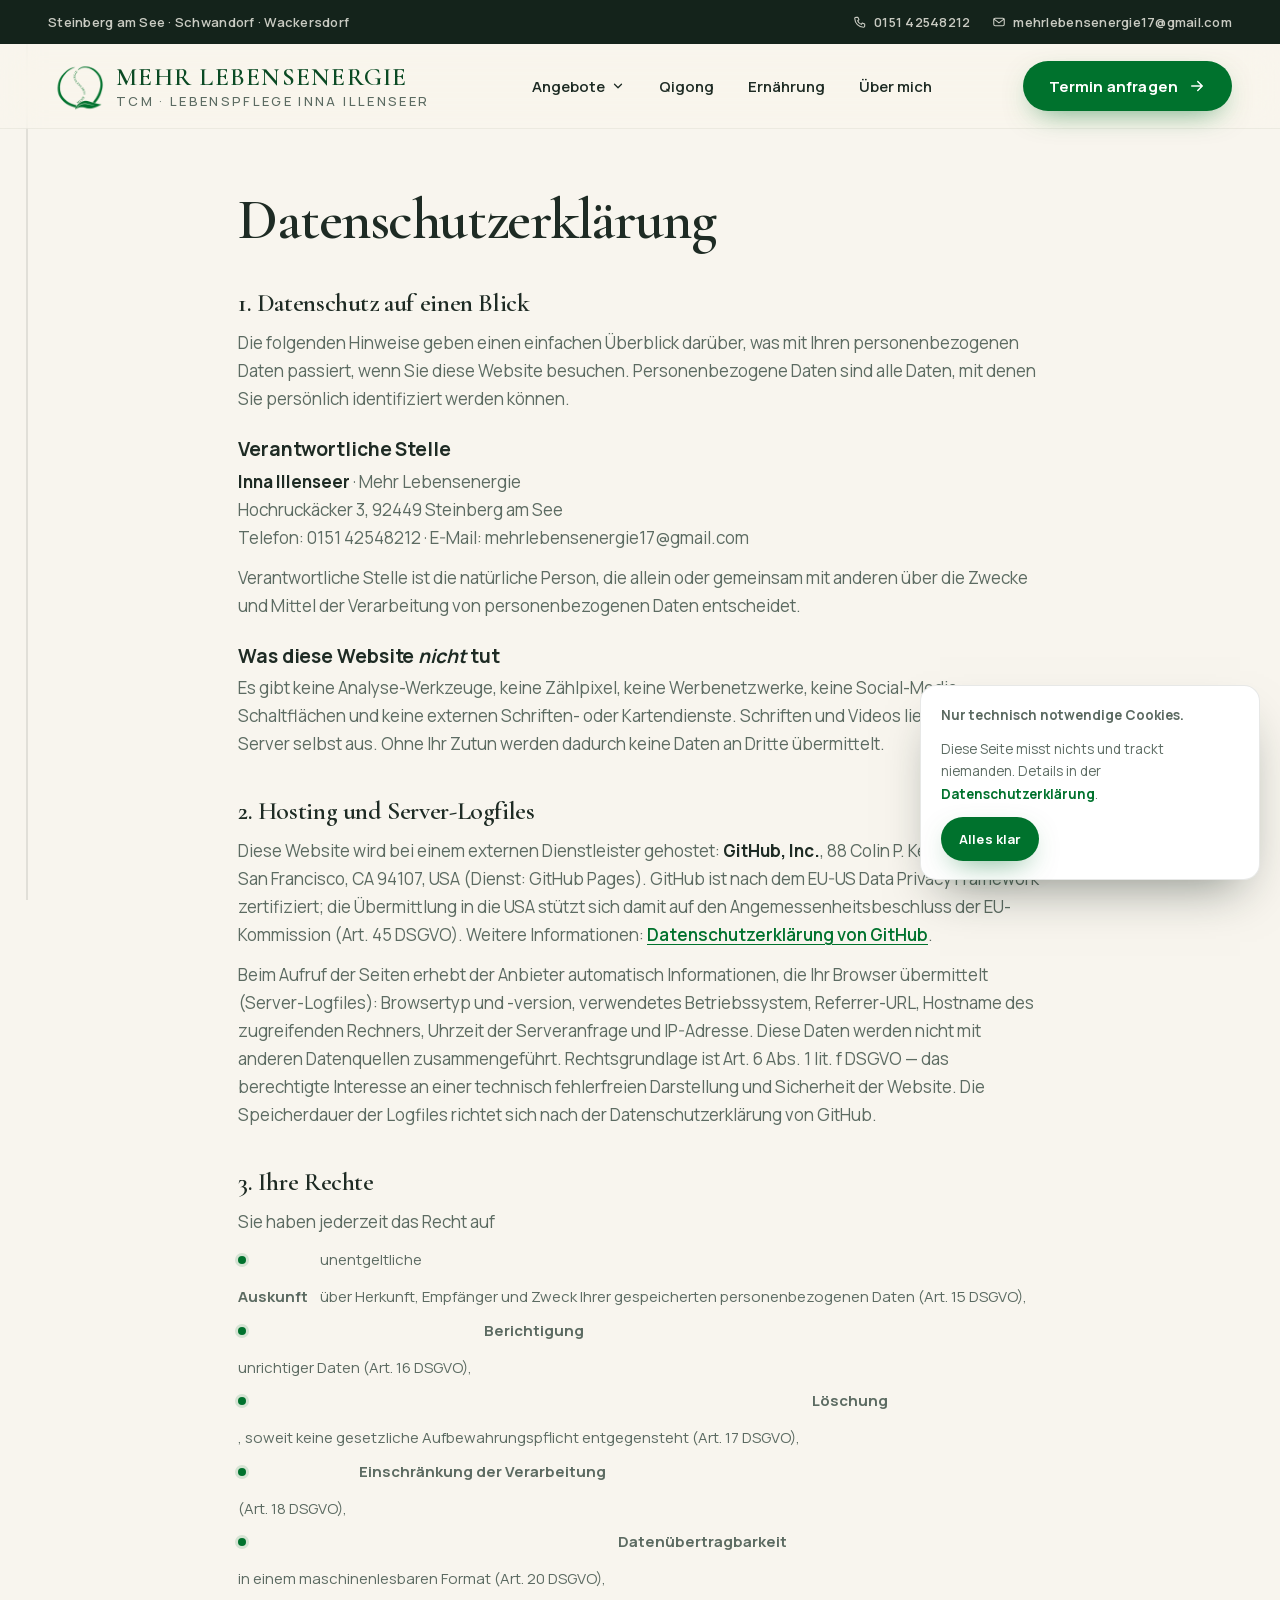
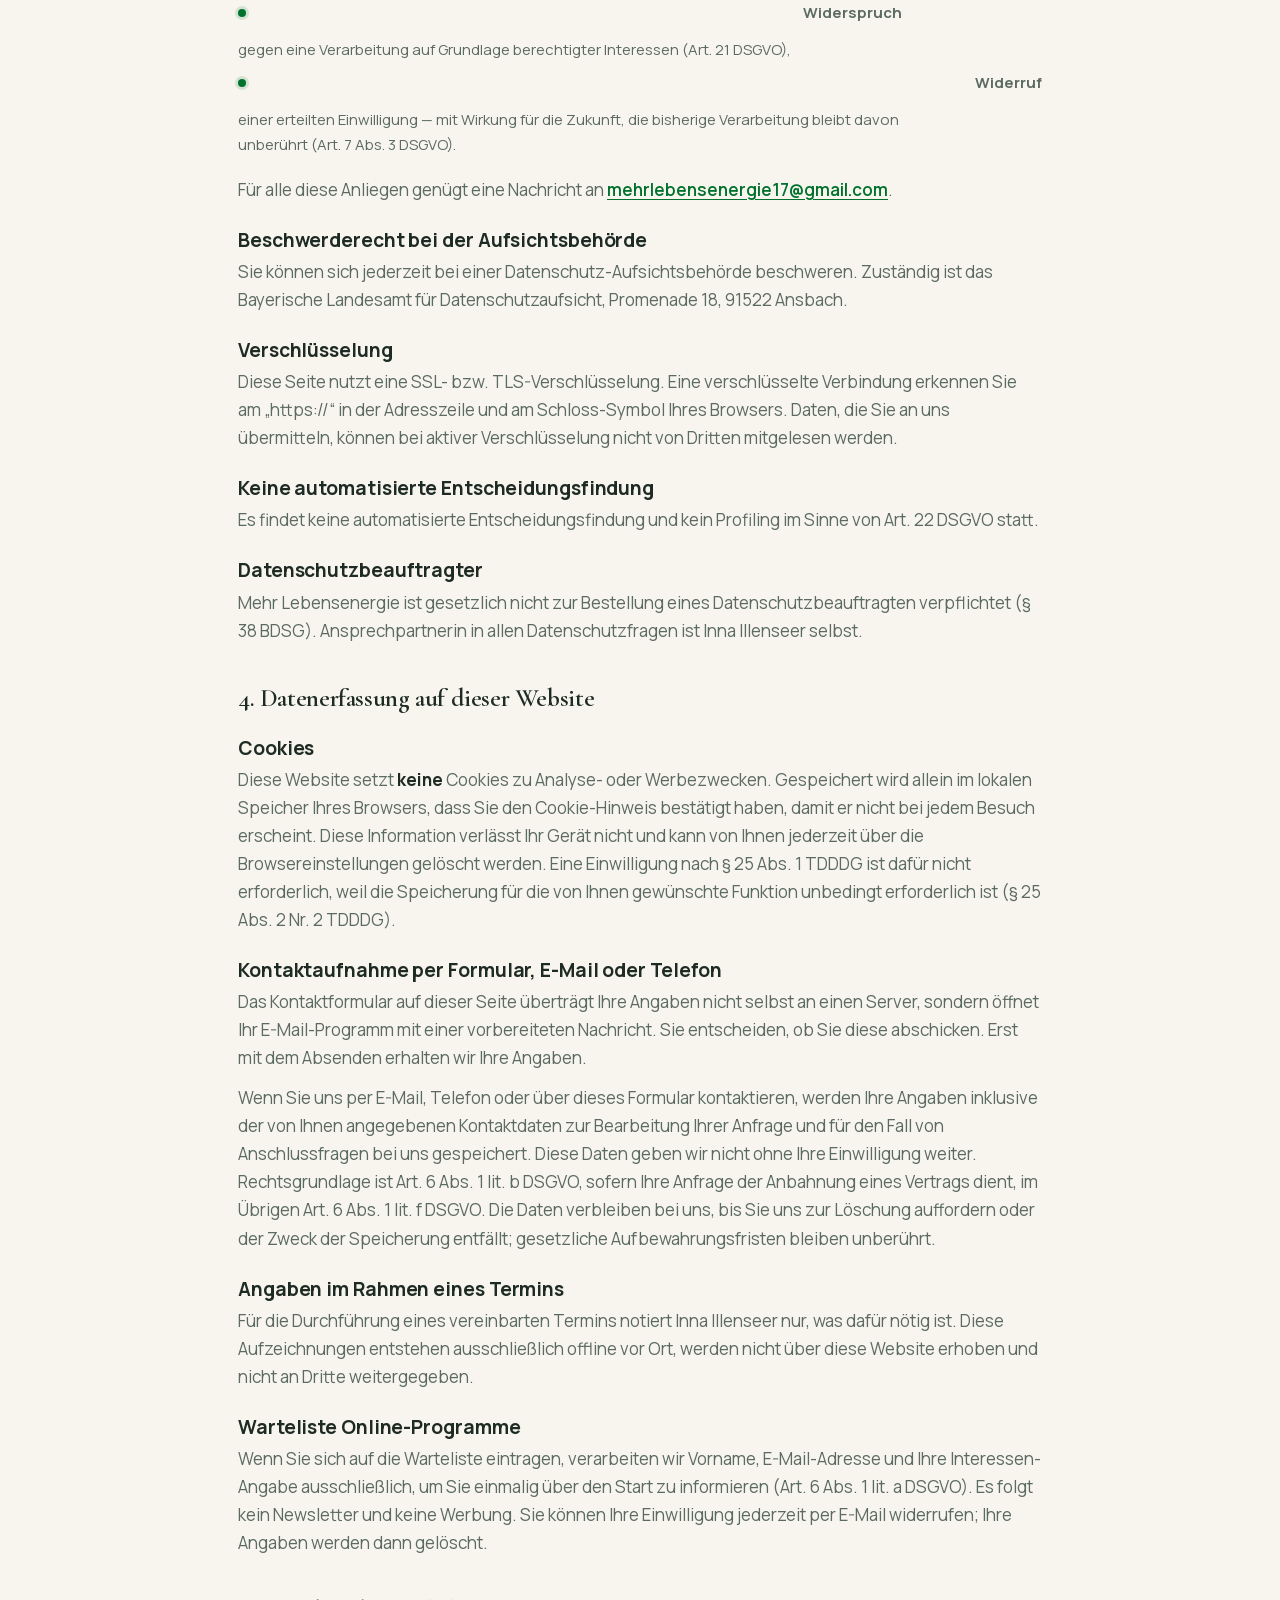
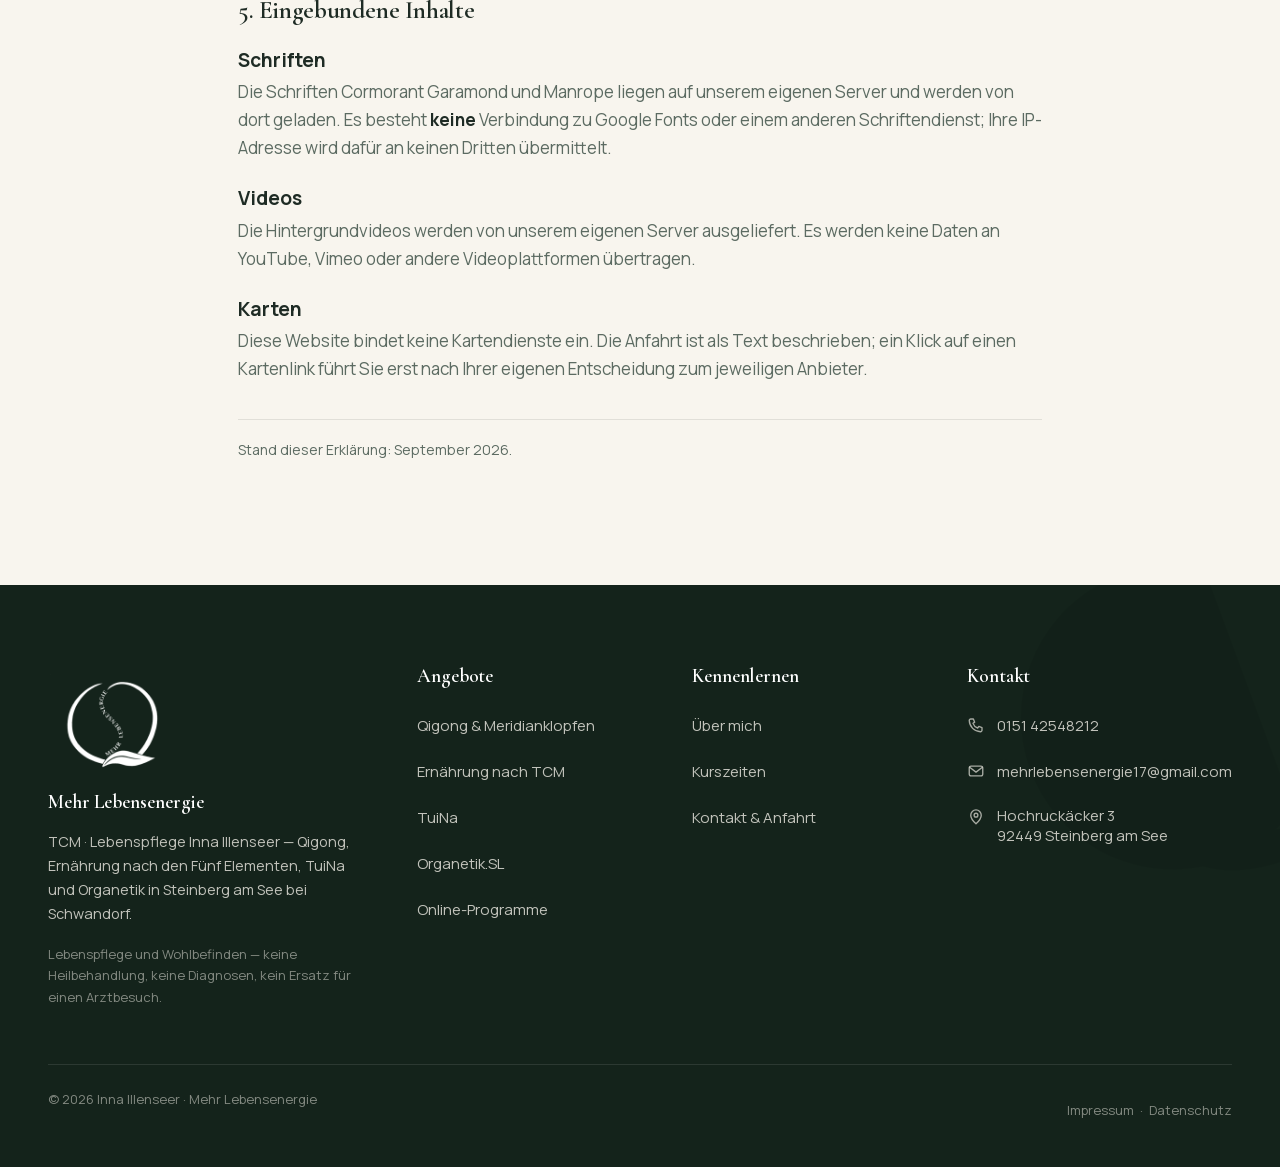
==== datenschutz.html @ 882a930f "Website live" ====
<!DOCTYPE html>
<html lang="de" class="kein-js">
<head>
<meta charset="UTF-8">
<meta name="viewport" content="width=device-width, initial-scale=1.0">
<title>Datenschutzerklärung | Mehr Lebensenergie</title>
<meta name="description" content="Datenschutzerklärung von Mehr Lebensenergie, Steinberg am See: welche Daten beim Besuch dieser Seite anfallen, warum, wie lange — und welche Rechte Sie haben.">
<link rel="canonical" href="https://mehrlebensenergie-praxis.de/datenschutz.html">
<meta name="robots" content="index, follow, max-image-preview:large">
<meta name="author" content="Inna Illenseer">
<meta property="og:site_name" content="Mehr Lebensenergie">
<meta property="og:locale" content="de_DE">
<meta property="og:url" content="https://mehrlebensenergie-praxis.de/datenschutz.html">
<meta property="og:title" content="Datenschutzerklärung | Mehr Lebensenergie">
<meta property="og:description" content="Datenschutzerklärung von Mehr Lebensenergie, Steinberg am See: welche Daten beim Besuch dieser Seite anfallen, warum, wie lange — und welche Rechte Sie haben.">
<meta property="og:type" content="website">
<meta property="og:image" content="https://mehrlebensenergie-praxis.de/assets/img/og.jpg">
<meta property="og:image:alt" content="Mehr Lebensenergie — TCM · Lebenspflege Inna Illenseer in Steinberg am See">
<meta name="twitter:card" content="summary_large_image">
<meta name="theme-color" content="#14231B">
<link rel="icon" type="image/png" sizes="512x512" href="assets/img/favicon.png">
<link rel="apple-touch-icon" href="assets/img/favicon.png">
<link rel="preload" href="assets/font/manrope-500-latin.woff2" as="font" type="font/woff2" crossorigin>
<link rel="preload" href="assets/font/cormorant-garamond-600-latin.woff2" as="font" type="font/woff2" crossorigin>
<link rel="stylesheet" href="assets/schriften.css">
<link rel="stylesheet" href="styles.css">
<script type="application/ld+json">{"@context": "https://schema.org", "@type": "HealthAndBeautyBusiness", "name": "Mehr Lebensenergie — TCM · Lebenspflege Inna Illenseer", "alternateName": "TCM · Lebenspflege Inna Illenseer", "url": "https://mehrlebensenergie-praxis.de/", "telephone": "+49 151 42548212", "email": "mehrlebensenergie17@gmail.com", "image": "https://mehrlebensenergie-praxis.de/assets/img/og.jpg", "founder": {"@type": "Person", "name": "Inna Illenseer"}, "address": {"@type": "PostalAddress", "streetAddress": "Hochruckäcker 3", "postalCode": "92449", "addressLocality": "Steinberg am See", "addressRegion": "Bayern", "addressCountry": "DE"}, "geo": {"@type": "GeoCoordinates", "latitude": 49.27, "longitude": 12.18}, "areaServed": [{"@type": "City", "name": "Steinberg am See"}, {"@type": "City", "name": "Wackersdorf"}, {"@type": "City", "name": "Schwandorf"}, {"@type": "City", "name": "Burglengenfeld"}, {"@type": "City", "name": "Nittenau"}, {"@type": "City", "name": "Bodenwöhr"}, {"@type": "City", "name": "Neunburg vorm Wald"}, {"@type": "City", "name": "Nabburg"}, {"@type": "City", "name": "Maxhütte-Haidhof"}, {"@type": "City", "name": "Regensburg"}], "knowsAbout": ["Qigong", "Meridianklopfen", "Ernährung nach den Fünf Elementen", "TuiNa", "Organetik", "Traditionelle Chinesische Medizin"]}</script><script type="application/ld+json">{"@context": "https://schema.org", "@type": "BreadcrumbList", "itemListElement": [{"@type": "ListItem", "position": 1, "name": "Start", "item": "https://mehrlebensenergie-praxis.de/"}, {"@type": "ListItem", "position": 2, "name": "Datenschutzerklärung", "item": "https://mehrlebensenergie-praxis.de/datenschutz.html"}]}</script>
<script>try{if(sessionStorage.getItem('ille-wipe')){document.documentElement.classList.add('ankunft');sessionStorage.removeItem('ille-wipe')}}catch(e){}</script>
</head>
<body>
<div class="wisch" aria-hidden="true"></div>
<div class="cursor" aria-hidden="true"></div>
<div class="meridian" aria-hidden="true"><div class="bahn"></div><div class="fluss"></div></div>

<header>
  <div class="topbar"><div class="wrap">
    <span class="links">Steinberg am See · Schwandorf · Wackersdorf</span>
    <div class="rechts"><a href="tel:+4915142548212"><svg viewBox="0 0 24 24" aria-hidden="true" class=""><path d="M5 4h3.5l1.7 4.2-2.2 1.6a10 10 0 0 0 6.2 6.2l1.6-2.2L20 15.5V19a2 2 0 0 1-2.1 2A15.5 15.5 0 0 1 3 6.1 2 2 0 0 1 5 4z"/></svg>0151 42548212</a><a href="mailto:mehrlebensenergie17@gmail.com"><svg viewBox="0 0 24 24" aria-hidden="true" class=""><rect x="3" y="5.5" width="18" height="13" rx="2.5"/><path d="m3.5 7 8.5 6.5L20.5 7"/></svg>mehrlebensenergie17@gmail.com</a></div>
  </div></div>
  <div class="hauptzeile"><div class="wrap">
    <a class="logo" href="index.html" aria-label="Mehr Lebensenergie — Startseite"><img decoding="async" src="assets/opt/img-logo-480.webp" alt="Logo Mehr Lebensenergie — TCM · Lebenspflege Inna Illenseer, Steinberg am See" width="56" height="56"><b>Mehr Lebens&shy;energie<small>TCM · Lebenspflege <br class="mb">Inna Illenseer</small></b></a>
    <nav class="haupt" aria-label="Hauptmenü"><ul><li class="hat-menu"><a href="leistungen.html" aria-haspopup="true">Angebote<svg class="pfeil-klein" viewBox="0 0 24 24" width="14" height="14" aria-hidden="true"><path d="M6 9l6 6 6-6"/></svg></a><div class="drop" aria-label="Angebote"><div class="drop-raster"><a class="drop-eintrag" href="qigong.html"><span class="ic"><svg viewBox="0 0 24 24" aria-hidden="true" class=""><path d="M12 4c-3 3-3 6 0 8 3-2 3-5 0-8z"/><path d="M12 12c-4 0-7 2-8 6 4 1 7-1 8-6zM12 12c4 0 7 2 8 6-4 1-7-1-8-6z"/></svg></span><span><b>Qigong &amp; Meridianklopfen</b><small>Kurse in Wackersdorf, Einzelstunden</small></span></a><a class="drop-eintrag" href="ernaehrung.html"><span class="ic"><svg viewBox="0 0 24 24" aria-hidden="true" class=""><path d="M12 8c-3-2-7 0-7 4.5S8 21 10 21c1 0 1.5-.5 2-.5s1 .5 2 .5c2 0 5-4 5-8.5S15 6 12 8z"/><path d="M12 8c0-2 1-3.5 3-4"/></svg></span><span><b>Ernährung nach TCM</b><small>Fünf Elemente auf dem Teller</small></span></a><a class="drop-eintrag" href="tuina.html"><span class="ic"><svg viewBox="0 0 24 24" aria-hidden="true" class=""><path d="M8 12V6.5a1.5 1.5 0 0 1 3 0V11M11 10V5a1.5 1.5 0 0 1 3 0v6M14 10.5V6.5a1.5 1.5 0 0 1 3 0V13M17 12.5a1.5 1.5 0 0 1 3 0V15a6 6 0 0 1-6 6h-2a6 6 0 0 1-6-6v-3a1.5 1.5 0 0 1 3 0"/></svg></span><span><b>TuiNa</b><small>Traditionelle chinesische Körperarbeit</small></span></a><a class="drop-eintrag" href="organetik.html"><span class="ic"><svg viewBox="0 0 24 24" aria-hidden="true" class=""><path d="M3 9c2-2 4-2 6 0s4 2 6 0 4-2 6 0"/><path d="M3 15c2-2 4-2 6 0s4 2 6 0 4-2 6 0"/></svg></span><span><b>Organetik.SL</b><small>Bekleidet, ohne Strom, in Ruhe</small></span></a><a class="drop-eintrag" href="programme.html"><span class="ic"><svg viewBox="0 0 24 24" aria-hidden="true" class=""><rect x="4" y="5" width="16" height="11" rx="2"/><path d="M2 19h20"/></svg></span><span><b>Online-Programme</b><small>In Vorbereitung — Warteliste</small></span></a></div><a class="drop-alle" href="leistungen.html">Alle Angebote im Überblick<svg viewBox="0 0 24 24" aria-hidden="true" class=""><path d="M5 12h14M13 6l6 6-6 6"/></svg></a></div></li><li><a href="qigong.html">Qigong</a></li><li><a href="ernaehrung.html">Ernährung</a></li><li><a href="ueber-mich.html">Über mich</a></li></ul></nav>
    <div class="header-cta"><a class="btn btn-gruen" href="kontakt.html"><span>Termin anfragen</span><svg viewBox="0 0 24 24" aria-hidden="true" class=""><path d="M5 12h14M13 6l6 6-6 6"/></svg></a><button class="menu-knopf" aria-label="Menü öffnen" aria-expanded="false" aria-controls="menu"><span></span></button></div>
  </div></div>
</header>
<div class="menu-flaeche" id="menu" hidden>
  <ul><li><a href="index.html">Start</a></li><li><a href="leistungen.html">Angebote</a></li><li><a href="qigong.html">Qigong</a></li><li><a href="ernaehrung.html">Ernährung</a></li><li><a href="tuina.html">TuiNa</a></li><li><a href="organetik.html">Organetik</a></li><li><a href="programme.html">Online-Programme</a></li><li><a href="ueber-mich.html">Über mich</a></li><li><a href="kontakt.html">Termin anfragen</a></li></ul>
  <div class="unten"><a href="tel:+4915142548212">0151 42548212</a><a href="mailto:mehrlebensenergie17@gmail.com">mehrlebensenergie17@gmail.com</a><span>Hochruckäcker 3 · 92449 Steinberg am See</span></div>
  <div class="menu-qi"><svg viewBox="0 0 400 400" aria-hidden="true" class=""><path class="kreis" pathLength="1" d="M236 46 A160 160 0 1 0 330 300"/><path class="qi" pathLength="1" d="M212 52 C140 120 262 200 200 268 C176 296 190 336 236 352"/><path class="blatt" d="M226 356 C258 318 320 314 366 326 C330 358 268 374 226 356 z"/><path class="qi" pathLength="1" d="M236 352 C270 342 310 336 348 330" style="stroke-width:2;opacity:.8"/></svg></div>
</div>
<main>
<section class="textseite"><div class="wrap"><h1>Datenschutz&shy;erklärung</h1>
<h2>1. Datenschutz auf einen Blick</h2>
<p>Die folgenden Hinweise geben einen einfachen Überblick darüber, was mit Ihren personenbezogenen Daten passiert, wenn Sie diese Website besuchen. Personenbezogene Daten sind alle Daten, mit denen Sie persönlich identifiziert werden können.</p>
<h3>Verantwortliche Stelle</h3><p><b>Inna Illenseer</b> · Mehr Lebensenergie<br>Hochruckäcker 3, 92449 Steinberg am See<br>Telefon: 0151 42548212 · E-Mail: mehrlebensenergie17@gmail.com</p>
<p>Verantwortliche Stelle ist die natürliche Person, die allein oder gemeinsam mit anderen über die Zwecke und Mittel der Verarbeitung von personenbezogenen Daten entscheidet.</p>
<h3>Was diese Website <em>nicht</em> tut</h3><p>Es gibt keine Analyse-Werkzeuge, keine Zählpixel, keine Werbenetzwerke, keine Social-Media-Schaltflächen und keine externen Schriften- oder Kartendienste. Schriften und Videos liefert dieser Server selbst aus. Ohne Ihr Zutun werden dadurch keine Daten an Dritte übermittelt.</p>
<h2>2. Hosting und Server-Logfiles</h2>
<p>Diese Website wird bei einem externen Dienstleister gehostet: <b>GitHub, Inc.</b>, 88 Colin P. Kelly Jr. Street, San Francisco, CA 94107, USA (Dienst: GitHub Pages). GitHub ist nach dem EU-US Data Privacy Framework zertifiziert; die Übermittlung in die USA stützt sich damit auf den Angemessenheitsbeschluss der EU-Kommission (Art. 45 DSGVO). Weitere Informationen: <a href="https://docs.github.com/de/site-policy/privacy-policies/github-general-privacy-statement" rel="noopener">Datenschutzerklärung von GitHub</a>.</p>
<p>Beim Aufruf der Seiten erhebt der Anbieter automatisch Informationen, die Ihr Browser übermittelt (Server-Logfiles): Browsertyp und -version, verwendetes Betriebssystem, Referrer-URL, Hostname des zugreifenden Rechners, Uhrzeit der Serveranfrage und IP-Adresse. Diese Daten werden nicht mit anderen Datenquellen zusammengeführt. Rechtsgrundlage ist Art. 6 Abs. 1 lit. f DSGVO — das berechtigte Interesse an einer technisch fehlerfreien Darstellung und Sicherheit der Website. Die Speicherdauer der Logfiles richtet sich nach der Datenschutzerklärung von GitHub.</p>
<h2>3. Ihre Rechte</h2>
<p>Sie haben jederzeit das Recht auf</p>
<ul class="liste-punkte-text">
<li>unentgeltliche <b>Auskunft</b> über Herkunft, Empfänger und Zweck Ihrer gespeicherten personenbezogenen Daten (Art. 15 DSGVO),</li>
<li><b>Berichtigung</b> unrichtiger Daten (Art. 16 DSGVO),</li>
<li><b>Löschung</b>, soweit keine gesetzliche Aufbewahrungspflicht entgegensteht (Art. 17 DSGVO),</li>
<li><b>Einschränkung der Verarbeitung</b> (Art. 18 DSGVO),</li>
<li><b>Datenübertragbarkeit</b> in einem maschinenlesbaren Format (Art. 20 DSGVO),</li>
<li><b>Widerspruch</b> gegen eine Verarbeitung auf Grundlage berechtigter Interessen (Art. 21 DSGVO),</li>
<li><b>Widerruf</b> einer erteilten Einwilligung — mit Wirkung für die Zukunft, die bisherige Verarbeitung bleibt davon unberührt (Art. 7 Abs. 3 DSGVO).</li>
</ul>
<p>Für alle diese Anliegen genügt eine Nachricht an <a href="mailto:mehrlebensenergie17@gmail.com">mehrlebensenergie17@gmail.com</a>.</p>
<h3>Beschwerderecht bei der Aufsichtsbehörde</h3><p>Sie können sich jederzeit bei einer Datenschutz-Aufsichtsbehörde beschweren. Zuständig ist das Bayerische Landesamt für Datenschutzaufsicht, Promenade 18, 91522 Ansbach.</p>
<h3>Verschlüsselung</h3><p>Diese Seite nutzt eine SSL- bzw. TLS-Verschlüsselung. Eine verschlüsselte Verbindung erkennen Sie am „https://“ in der Adresszeile und am Schloss-Symbol Ihres Browsers. Daten, die Sie an uns übermitteln, können bei aktiver Verschlüsselung nicht von Dritten mitgelesen werden.</p>
<h3>Keine automatisierte Entscheidungsfindung</h3><p>Es findet keine automatisierte Entscheidungsfindung und kein Profiling im Sinne von Art. 22 DSGVO statt.</p>
<h3>Datenschutzbeauftragter</h3><p>Mehr Lebensenergie ist gesetzlich nicht zur Bestellung eines Datenschutzbeauftragten verpflichtet (§ 38 BDSG). Ansprechpartnerin in allen Datenschutzfragen ist Inna Illenseer selbst.</p>
<h2>4. Datenerfassung auf dieser Website</h2>
<h3>Cookies</h3><p>Diese Website setzt <b>keine</b> Cookies zu Analyse- oder Werbezwecken. Gespeichert wird allein im lokalen Speicher Ihres Browsers, dass Sie den Cookie-Hinweis bestätigt haben, damit er nicht bei jedem Besuch erscheint. Diese Information verlässt Ihr Gerät nicht und kann von Ihnen jederzeit über die Browsereinstellungen gelöscht werden. Eine Einwilligung nach § 25 Abs. 1 TDDDG ist dafür nicht erforderlich, weil die Speicherung für die von Ihnen gewünschte Funktion unbedingt erforderlich ist (§ 25 Abs. 2 Nr. 2 TDDDG).</p>
<h3>Kontaktaufnahme per Formular, E-Mail oder Telefon</h3><p>Das Kontaktformular auf dieser Seite überträgt Ihre Angaben nicht selbst an einen Server, sondern öffnet Ihr E-Mail-Programm mit einer vorbereiteten Nachricht. Sie entscheiden, ob Sie diese abschicken. Erst mit dem Absenden erhalten wir Ihre Angaben.</p>
<p>Wenn Sie uns per E-Mail, Telefon oder über dieses Formular kontaktieren, werden Ihre Angaben inklusive der von Ihnen angegebenen Kontaktdaten zur Bearbeitung Ihrer Anfrage und für den Fall von Anschlussfragen bei uns gespeichert. Diese Daten geben wir nicht ohne Ihre Einwilligung weiter. Rechtsgrundlage ist Art. 6 Abs. 1 lit. b DSGVO, sofern Ihre Anfrage der Anbahnung eines Vertrags dient, im Übrigen Art. 6 Abs. 1 lit. f DSGVO. Die Daten verbleiben bei uns, bis Sie uns zur Löschung auffordern oder der Zweck der Speicherung entfällt; gesetzliche Aufbewahrungsfristen bleiben unberührt.</p>
<h3>Angaben im Rahmen eines Termins</h3><p>Für die Durchführung eines vereinbarten Termins notiert Inna Illenseer nur, was dafür nötig ist. Diese Aufzeichnungen entstehen ausschließlich offline vor Ort, werden nicht über diese Website erhoben und nicht an Dritte weitergegeben.</p>
<h3>Warteliste Online-Programme</h3><p>Wenn Sie sich auf die Warteliste eintragen, verarbeiten wir Vorname, E-Mail-Adresse und Ihre Interessen-Angabe ausschließlich, um Sie einmalig über den Start zu informieren (Art. 6 Abs. 1 lit. a DSGVO). Es folgt kein Newsletter und keine Werbung. Sie können Ihre Einwilligung jederzeit per E-Mail widerrufen; Ihre Angaben werden dann gelöscht.</p>
<h2>5. Eingebundene Inhalte</h2>
<h3>Schriften</h3><p>Die Schriften Cormorant Garamond und Manrope liegen auf unserem eigenen Server und werden von dort geladen. Es besteht <b>keine</b> Verbindung zu Google Fonts oder einem anderen Schriftendienst; Ihre IP-Adresse wird dafür an keinen Dritten übermittelt.</p>
<h3>Videos</h3><p>Die Hintergrundvideos werden von unserem eigenen Server ausgeliefert. Es werden keine Daten an YouTube, Vimeo oder andere Videoplattformen übertragen.</p>
<h3>Karten</h3><p>Diese Website bindet keine Kartendienste ein. Die Anfahrt ist als Text beschrieben; ein Klick auf einen Kartenlink führt Sie erst nach Ihrer eigenen Entscheidung zum jeweiligen Anbieter.</p>
<p class="stand-zeile">Stand dieser Erklärung: September 2026.</p></div></section></main>
<footer>
  <div class="qi-deko"><svg viewBox="0 0 400 400" aria-hidden="true" class=""><path class="kreis" pathLength="1" d="M236 46 A160 160 0 1 0 330 300"/><path class="qi" pathLength="1" d="M212 52 C140 120 262 200 200 268 C176 296 190 336 236 352"/><path class="blatt" d="M226 356 C258 318 320 314 366 326 C330 358 268 374 226 356 z"/><path class="qi" pathLength="1" d="M236 352 C270 342 310 336 348 330" style="stroke-width:2;opacity:.8"/></svg></div>
  <div class="wrap">
    <div class="fuss">
      <div><img fetchpriority="low" decoding="async" src="assets/opt/img-logo-weiss-480.webp" alt="Logo Mehr Lebensenergie, weiß" width="112" height="112" class="fuss-logo"><h3>Mehr Lebensenergie</h3><p>TCM · Lebenspflege Inna Illenseer — Qigong, Ernährung nach den Fünf Elementen, TuiNa und Organetik in Steinberg am See bei Schwandorf.</p><p class="hinweis-fuss">Lebenspflege und Wohlbefinden — keine Heilbehandlung, keine Diagnosen, kein Ersatz für einen Arztbesuch.</p></div>
      <div><h3>Angebote</h3><ul><li><a href="qigong.html">Qigong &amp; Meridianklopfen</a></li><li><a href="ernaehrung.html">Ernährung nach TCM</a></li><li><a href="tuina.html">TuiNa</a></li><li><a href="organetik.html">Organetik.SL</a></li><li><a href="programme.html">Online-Programme</a></li></ul></div>
      <div><h3>Kennenlernen</h3><ul><li><a href="ueber-mich.html">Über mich</a></li><li><a href="qigong.html#kurse">Kurszeiten</a></li><li><a href="kontakt.html">Kontakt &amp; Anfahrt</a></li></ul></div>
      <div><h3>Kontakt</h3><ul class="kontakt-liste"><li><a href="tel:+4915142548212"><svg viewBox="0 0 24 24" aria-hidden="true" class=""><path d="M5 4h3.5l1.7 4.2-2.2 1.6a10 10 0 0 0 6.2 6.2l1.6-2.2L20 15.5V19a2 2 0 0 1-2.1 2A15.5 15.5 0 0 1 3 6.1 2 2 0 0 1 5 4z"/></svg><span>0151 42548212</span></a></li><li><a href="mailto:mehrlebensenergie17@gmail.com"><svg viewBox="0 0 24 24" aria-hidden="true" class=""><rect x="3" y="5.5" width="18" height="13" rx="2.5"/><path d="m3.5 7 8.5 6.5L20.5 7"/></svg><span>mehrlebensenergie17@gmail.com</span></a></li><li><a href="kontakt.html#anfahrt"><svg viewBox="0 0 24 24" aria-hidden="true" class=""><path d="M12 21s-7-6.4-7-11.5a7 7 0 0 1 14 0C19 14.6 12 21 12 21z"/><circle cx="12" cy="9.5" r="2.5"/></svg><span>Hochruckäcker 3<br>92449 Steinberg am See</span></a></li></ul></div>
    </div>
    <div class="fuss-unten"><span>© 2026 Inna Illenseer · Mehr Lebensenergie</span><span><a href="impressum.html">Impressum</a> &nbsp;·&nbsp; <a href="datenschutz.html">Datenschutz</a></span></div>
  </div>
</footer>
<div class="cookie" hidden><b>Nur technisch notwendige Cookies.</b><span>Diese Seite misst nichts und trackt niemanden. Details in der <a href="datenschutz.html">Datenschutzerklärung</a>.</span><button class="btn btn-gruen" type="button"><span>Alles klar</span></button></div>
<script src="main.js"></script>
</body>
</html>
---- assets/schriften.css ----
/* Schriften lokal — kein Google-Fonts-Abruf beim Besucher (DSGVO). Erzeugt von assets/font/holen.py */
@font-face{font-family:'Cormorant Garamond';font-style:italic;font-weight:500;font-display:swap;src:url('font/cormorant-garamond-500-italic-latin-ext.woff2') format('woff2');unicode-range:U+0100-02BA, U+02BD-02C5, U+02C7-02CC, U+02CE-02D7, U+02DD-02FF, U+0304, U+0308, U+0329, U+1D00-1DBF, U+1E00-1E9F, U+1EF2-1EFF, U+2020, U+20A0-20AB, U+20AD-20C0, U+2113, U+2C60-2C7F, U+A720-A7FF}
@font-face{font-family:'Cormorant Garamond';font-style:italic;font-weight:500;font-display:swap;src:url('font/cormorant-garamond-500-italic-latin.woff2') format('woff2');unicode-range:U+0000-00FF, U+0131, U+0152-0153, U+02BB-02BC, U+02C6, U+02DA, U+02DC, U+0304, U+0308, U+0329, U+2000-206F, U+20AC, U+2122, U+2191, U+2193, U+2212, U+2215, U+FEFF, U+FFFD}
@font-face{font-family:'Cormorant Garamond';font-style:normal;font-weight:500;font-display:swap;src:url('font/cormorant-garamond-500-latin-ext.woff2') format('woff2');unicode-range:U+0100-02BA, U+02BD-02C5, U+02C7-02CC, U+02CE-02D7, U+02DD-02FF, U+0304, U+0308, U+0329, U+1D00-1DBF, U+1E00-1E9F, U+1EF2-1EFF, U+2020, U+20A0-20AB, U+20AD-20C0, U+2113, U+2C60-2C7F, U+A720-A7FF}
@font-face{font-family:'Cormorant Garamond';font-style:normal;font-weight:500;font-display:swap;src:url('font/cormorant-garamond-500-latin.woff2') format('woff2');unicode-range:U+0000-00FF, U+0131, U+0152-0153, U+02BB-02BC, U+02C6, U+02DA, U+02DC, U+0304, U+0308, U+0329, U+2000-206F, U+20AC, U+2122, U+2191, U+2193, U+2212, U+2215, U+FEFF, U+FFFD}
@font-face{font-family:'Cormorant Garamond';font-style:italic;font-weight:600;font-display:swap;src:url('font/cormorant-garamond-600-italic-latin-ext.woff2') format('woff2');unicode-range:U+0100-02BA, U+02BD-02C5, U+02C7-02CC, U+02CE-02D7, U+02DD-02FF, U+0304, U+0308, U+0329, U+1D00-1DBF, U+1E00-1E9F, U+1EF2-1EFF, U+2020, U+20A0-20AB, U+20AD-20C0, U+2113, U+2C60-2C7F, U+A720-A7FF}
@font-face{font-family:'Cormorant Garamond';font-style:italic;font-weight:600;font-display:swap;src:url('font/cormorant-garamond-600-italic-latin.woff2') format('woff2');unicode-range:U+0000-00FF, U+0131, U+0152-0153, U+02BB-02BC, U+02C6, U+02DA, U+02DC, U+0304, U+0308, U+0329, U+2000-206F, U+20AC, U+2122, U+2191, U+2193, U+2212, U+2215, U+FEFF, U+FFFD}
@font-face{font-family:'Cormorant Garamond';font-style:normal;font-weight:600;font-display:swap;src:url('font/cormorant-garamond-600-latin-ext.woff2') format('woff2');unicode-range:U+0100-02BA, U+02BD-02C5, U+02C7-02CC, U+02CE-02D7, U+02DD-02FF, U+0304, U+0308, U+0329, U+1D00-1DBF, U+1E00-1E9F, U+1EF2-1EFF, U+2020, U+20A0-20AB, U+20AD-20C0, U+2113, U+2C60-2C7F, U+A720-A7FF}
@font-face{font-family:'Cormorant Garamond';font-style:normal;font-weight:600;font-display:swap;src:url('font/cormorant-garamond-600-latin.woff2') format('woff2');unicode-range:U+0000-00FF, U+0131, U+0152-0153, U+02BB-02BC, U+02C6, U+02DA, U+02DC, U+0304, U+0308, U+0329, U+2000-206F, U+20AC, U+2122, U+2191, U+2193, U+2212, U+2215, U+FEFF, U+FFFD}
@font-face{font-family:'Cormorant Garamond';font-style:normal;font-weight:700;font-display:swap;src:url('font/cormorant-garamond-700-latin-ext.woff2') format('woff2');unicode-range:U+0100-02BA, U+02BD-02C5, U+02C7-02CC, U+02CE-02D7, U+02DD-02FF, U+0304, U+0308, U+0329, U+1D00-1DBF, U+1E00-1E9F, U+1EF2-1EFF, U+2020, U+20A0-20AB, U+20AD-20C0, U+2113, U+2C60-2C7F, U+A720-A7FF}
@font-face{font-family:'Cormorant Garamond';font-style:normal;font-weight:700;font-display:swap;src:url('font/cormorant-garamond-700-latin.woff2') format('woff2');unicode-range:U+0000-00FF, U+0131, U+0152-0153, U+02BB-02BC, U+02C6, U+02DA, U+02DC, U+0304, U+0308, U+0329, U+2000-206F, U+20AC, U+2122, U+2191, U+2193, U+2212, U+2215, U+FEFF, U+FFFD}
@font-face{font-family:'Manrope';font-style:normal;font-weight:400;font-display:swap;src:url('font/manrope-400-latin-ext.woff2') format('woff2');unicode-range:U+0100-02BA, U+02BD-02C5, U+02C7-02CC, U+02CE-02D7, U+02DD-02FF, U+0304, U+0308, U+0329, U+1D00-1DBF, U+1E00-1E9F, U+1EF2-1EFF, U+2020, U+20A0-20AB, U+20AD-20C0, U+2113, U+2C60-2C7F, U+A720-A7FF}
@font-face{font-family:'Manrope';font-style:normal;font-weight:400;font-display:swap;src:url('font/manrope-400-latin.woff2') format('woff2');unicode-range:U+0000-00FF, U+0131, U+0152-0153, U+02BB-02BC, U+02C6, U+02DA, U+02DC, U+0304, U+0308, U+0329, U+2000-206F, U+20AC, U+2122, U+2191, U+2193, U+2212, U+2215, U+FEFF, U+FFFD}
@font-face{font-family:'Manrope';font-style:normal;font-weight:500;font-display:swap;src:url('font/manrope-500-latin-ext.woff2') format('woff2');unicode-range:U+0100-02BA, U+02BD-02C5, U+02C7-02CC, U+02CE-02D7, U+02DD-02FF, U+0304, U+0308, U+0329, U+1D00-1DBF, U+1E00-1E9F, U+1EF2-1EFF, U+2020, U+20A0-20AB, U+20AD-20C0, U+2113, U+2C60-2C7F, U+A720-A7FF}
@font-face{font-family:'Manrope';font-style:normal;font-weight:500;font-display:swap;src:url('font/manrope-500-latin.woff2') format('woff2');unicode-range:U+0000-00FF, U+0131, U+0152-0153, U+02BB-02BC, U+02C6, U+02DA, U+02DC, U+0304, U+0308, U+0329, U+2000-206F, U+20AC, U+2122, U+2191, U+2193, U+2212, U+2215, U+FEFF, U+FFFD}
@font-face{font-family:'Manrope';font-style:normal;font-weight:600;font-display:swap;src:url('font/manrope-600-latin-ext.woff2') format('woff2');unicode-range:U+0100-02BA, U+02BD-02C5, U+02C7-02CC, U+02CE-02D7, U+02DD-02FF, U+0304, U+0308, U+0329, U+1D00-1DBF, U+1E00-1E9F, U+1EF2-1EFF, U+2020, U+20A0-20AB, U+20AD-20C0, U+2113, U+2C60-2C7F, U+A720-A7FF}
@font-face{font-family:'Manrope';font-style:normal;font-weight:600;font-display:swap;src:url('font/manrope-600-latin.woff2') format('woff2');unicode-range:U+0000-00FF, U+0131, U+0152-0153, U+02BB-02BC, U+02C6, U+02DA, U+02DC, U+0304, U+0308, U+0329, U+2000-206F, U+20AC, U+2122, U+2191, U+2193, U+2212, U+2215, U+FEFF, U+FFFD}
@font-face{font-family:'Manrope';font-style:normal;font-weight:700;font-display:swap;src:url('font/manrope-700-latin-ext.woff2') format('woff2');unicode-range:U+0100-02BA, U+02BD-02C5, U+02C7-02CC, U+02CE-02D7, U+02DD-02FF, U+0304, U+0308, U+0329, U+1D00-1DBF, U+1E00-1E9F, U+1EF2-1EFF, U+2020, U+20A0-20AB, U+20AD-20C0, U+2113, U+2C60-2C7F, U+A720-A7FF}
@font-face{font-family:'Manrope';font-style:normal;font-weight:700;font-display:swap;src:url('font/manrope-700-latin.woff2') format('woff2');unicode-range:U+0000-00FF, U+0131, U+0152-0153, U+02BB-02BC, U+02C6, U+02DA, U+02DC, U+0304, U+0308, U+0329, U+2000-206F, U+20AC, U+2122, U+2191, U+2193, U+2212, U+2215, U+FEFF, U+FFFD}
@font-face{font-family:'Manrope';font-style:normal;font-weight:800;font-display:swap;src:url('font/manrope-800-latin-ext.woff2') format('woff2');unicode-range:U+0100-02BA, U+02BD-02C5, U+02C7-02CC, U+02CE-02D7, U+02DD-02FF, U+0304, U+0308, U+0329, U+1D00-1DBF, U+1E00-1E9F, U+1EF2-1EFF, U+2020, U+20A0-20AB, U+20AD-20C0, U+2113, U+2C60-2C7F, U+A720-A7FF}
@font-face{font-family:'Manrope';font-style:normal;font-weight:800;font-display:swap;src:url('font/manrope-800-latin.woff2') format('woff2');unicode-range:U+0000-00FF, U+0131, U+0152-0153, U+02BB-02BC, U+02C6, U+02DA, U+02DC, U+0304, U+0308, U+0329, U+2000-206F, U+20AC, U+2122, U+2191, U+2193, U+2212, U+2215, U+FEFF, U+FFFD}
---- styles.css ----
/* Mehr Lebensenergie — TCM-Praxis Inna Illenseer · Konzept 07.09.2026
   Signatur: der Meridian (die Seite ist eine Leitbahn), die Qi-Linie aus dem Logo, Tusche-Wisch, fünf Elemente. */
:root{
  --gruen:#00722D; --gruen-tief:#0B4A24; --gruen-hell:#E4EFE6; --gruen-mitte:#2E8B4F;
  --tinte:#14231B; --tinte-2:#1C3327; --papier:#F8F5EE; --sand:#EFE8D9; --weiss:#FFFFFF;
  --erde:#C9A24D; --holz:#2E8B4F; --feuer:#C8442B; --metall:#A7ADB2; --wasser:#3E6E8E;
  /* Ocker ist eine FLÄCHEN- und LINIENfarbe. Als Text auf Papier kommt #C9A24D auf 2,20:1
     und ist damit nicht lesbar. Deshalb zwei abgeleitete Töne, gemessen am 25.09.2026:
     --erde-text  5,18:1 auf Papier · 4,63:1 auf Sand · 4,54:1 auf dem Ocker-Tint
     --erde-gross 3,66:1 auf Papier — nur für Schrift ab 24 px (WCAG AA groß) */
  --erde-text:#7C642F; --erde-gross:#9A7B39;
  /* Trägt ein Element-Plättchen WEISSE Schrift, braucht es 4,5:1. Erde und Metall sind
     dafür zu hell (2,40 und 2,27) — die Tiefton-Fassung gilt für ALLE fünf Plättchen,
     damit die Regel eine bleibt (keine gemischten Schriftfarben in einer Kartensorte). */
  --holz-tief:#2C864C; --feuer-tief:#C8442B; --erde-tief:#8E7336; --metall-tief:#73777A; --wasser-tief:#3E6E8E;
  --text:#1E2B24; --grau:#5C6B62; --linie:rgba(20,35,27,.1);
  --r:28px; --r-s:16px; --wrap:1240px;
  --serif:"Cormorant Garamond",Georgia,"Times New Roman",serif;
  --sans:"Manrope",system-ui,-apple-system,"Segoe UI",sans-serif;
  --han:"Songti SC","Noto Serif SC","Noto Serif CJK SC","SimSun",serif;
  --ease:cubic-bezier(.22,.61,.36,1); --schnell:.3s; --druck:.97;
}
*{box-sizing:border-box;margin:0;padding:0}
html{scroll-behavior:smooth;-webkit-text-size-adjust:100%}
body{font:400 17px/1.65 var(--sans);color:var(--text);background:var(--papier);overflow-x:hidden}
img,video{display:block;max-width:100%}
a{color:inherit;text-decoration:none}
button{font:inherit;color:inherit;background:none;border:0;cursor:pointer}
h1,h2,h3,h4{font-family:var(--serif);font-weight:600;line-height:1.05;letter-spacing:-.015em;text-wrap:balance}
h1{font-size:clamp(2.6rem,6.2vw,5.4rem);letter-spacing:-.025em}
h2{font-size:clamp(2rem,4.2vw,3.5rem)}
h3{font-size:clamp(1.35rem,2vw,1.7rem);letter-spacing:-.005em}
p{max-width:64ch}
.wrap{width:100%;max-width:var(--wrap);margin:0 auto;padding:0 28px}
section{position:relative;padding:112px 0}
section.pt0{padding-top:0}
.weiss{background:var(--weiss)} .sand{background:var(--sand)} .tinte{background:var(--tinte);color:#F2F0E8} .gruenhell{background:var(--gruen-hell)}
.tinte p{color:rgba(242,240,232,.8)}
::selection{background:var(--gruen);color:#fff}

/* ---------- Kicker mit Punkt (der Meridianpunkt wiederholt sich überall) */
.kicker{display:inline-flex;align-items:center;gap:10px;font:800 13px/1 var(--sans);letter-spacing:.2em;text-transform:uppercase;color:var(--gruen);margin-bottom:18px}
.kicker::before{content:"";width:8px;height:8px;border-radius:50%;background:var(--gruen);box-shadow:0 0 0 4px rgba(0,114,45,.15)}
.tinte .kicker{color:var(--erde)} .tinte .kicker::before{background:var(--erde);box-shadow:0 0 0 4px rgba(201,162,77,.2)}
.han{font-family:var(--han);font-weight:400;letter-spacing:0}
.lead{font-size:clamp(1.1rem,1.5vw,1.3rem);color:var(--grau);line-height:1.6}
.tinte .lead{color:rgba(242,240,232,.78)}
.kursiv{font-family:var(--serif);font-style:italic;font-weight:500}

/* ---------- Knöpfe */
.btn{--s:1;position:relative;display:inline-flex;align-items:center;gap:10px;padding:16px 26px;border-radius:999px;font:700 15px/1 var(--sans);letter-spacing:.01em;overflow:hidden;transition:transform var(--schnell) var(--ease),box-shadow var(--schnell) var(--ease),background var(--schnell);transform:translate(var(--mx,0),var(--my,0)) scale(var(--s));min-height:48px}
.btn svg{width:18px;height:18px;fill:none;stroke:currentColor;stroke-width:2;stroke-linecap:round;stroke-linejoin:round;transition:transform var(--schnell) var(--ease)}
.btn:hover svg{transform:translateX(4px)}
.btn:active{--s:var(--druck);transition-duration:.1s}
.btn-gruen{background:var(--gruen);color:#fff;box-shadow:0 10px 30px -12px rgba(0,114,45,.7)}
.btn-gruen:hover{background:var(--gruen-tief);box-shadow:0 16px 34px -14px rgba(0,114,45,.8)}
.btn-gruen::after{content:"";position:absolute;inset:0;background:linear-gradient(105deg,transparent 35%,rgba(255,255,255,.28) 50%,transparent 65%);transform:translateX(-130%);transition:transform .7s var(--ease)}
.btn-gruen:hover::after{transform:translateX(130%)}
.btn-hell{background:rgba(255,255,255,.14);color:#fff;border:1px solid rgba(255,255,255,.45);backdrop-filter:blur(10px);-webkit-backdrop-filter:blur(10px)}
.btn-hell:hover{background:rgba(255,255,255,.24)}
.btn-linie{color:var(--gruen);border:1.5px solid rgba(0,114,45,.35);background:transparent}
.btn-linie:hover{border-color:var(--gruen);background:rgba(0,114,45,.06)}
.btn-weiss{background:#fff;color:var(--gruen-tief)}
.btn-weiss:hover{background:var(--papier)}
.text-link{display:inline-flex;align-items:center;gap:8px;font-weight:700;color:var(--gruen);border-bottom:1.5px solid transparent;transition:border-color var(--schnell)}
.text-link:hover{border-color:var(--gruen)}
.text-link svg{width:16px;height:16px;fill:none;stroke:currentColor;stroke-width:2;stroke-linecap:round}

/* ---------- Header als Material */
header{position:fixed;inset:0 0 auto 0;z-index:60;transition:transform .45s var(--ease)}
header.weg{transform:translateY(-100%)}
.topbar{background:var(--tinte);color:rgba(242,240,232,.82);font:600 13px/1 var(--sans);letter-spacing:.02em}
.topbar .wrap{display:flex;justify-content:space-between;align-items:center;min-height:36px;gap:16px}
.topbar a{display:inline-flex;align-items:center;gap:7px;padding:12px 0;min-height:44px;transition:color var(--schnell)}
.topbar a:hover{color:#fff}
.topbar svg{width:14px;height:14px;fill:none;stroke:currentColor;stroke-width:1.9;stroke-linecap:round;stroke-linejoin:round}
.topbar .rechts{display:flex;gap:22px}
.hauptzeile{background:rgba(248,245,238,.72);backdrop-filter:blur(18px) saturate(160%);-webkit-backdrop-filter:blur(18px) saturate(160%);border-bottom:1px solid rgba(20,35,27,.06);transition:background .4s}
header.fest .hauptzeile{background:rgba(248,245,238,.9)}
.hauptzeile .wrap{display:flex;align-items:center;justify-content:space-between;min-height:84px;gap:20px}
.logo{display:flex;align-items:center;gap:12px;padding:12px 12px 12px 0;margin:-12px 0}
.logo img{height:56px;width:56px}
.logo b{font:600 25px/1.05 var(--serif);letter-spacing:.05em;white-space:nowrap;text-transform:uppercase;color:var(--gruen-tief)}
.logo b small{display:block;font:500 13px/1 var(--sans);letter-spacing:.18em;color:var(--grau);margin-top:5px}
.mb{display:none}
nav.haupt ul{display:flex;gap:6px;list-style:none}
nav.haupt a{position:relative;display:block;padding:12px 14px;font:600 15px/1 var(--sans);color:var(--text);border-radius:999px;transition:background var(--schnell),color var(--schnell)}
nav.haupt a::after{content:"";position:absolute;left:50%;bottom:6px;width:5px;height:5px;border-radius:50%;background:var(--gruen);transform:translateX(-50%) scale(0);transition:transform var(--schnell) var(--ease)}
nav.haupt a:hover{background:rgba(0,114,45,.07)}
nav.haupt a.aktiv{color:var(--gruen)} nav.haupt a.aktiv::after{transform:translateX(-50%) scale(1)}
.header-cta{display:flex;align-items:center;gap:10px}
.menu-knopf{display:none;width:48px;height:48px;border-radius:50%;background:var(--tinte);color:#fff;place-items:center}
.menu-knopf span{display:block;width:20px;height:2px;background:#fff;position:relative;transition:background .2s}
.menu-knopf span::before,.menu-knopf span::after{content:"";position:absolute;left:0;width:20px;height:2px;background:#fff;transition:transform .3s var(--ease),top .3s}
.menu-knopf span::before{top:-6px} .menu-knopf span::after{top:6px}
body.menu-offen .menu-knopf span{background:transparent}
body.menu-offen .menu-knopf span::before{top:0;transform:rotate(45deg)} body.menu-offen .menu-knopf span::after{top:0;transform:rotate(-45deg)}
.menu-flaeche{position:fixed;inset:0;z-index:55;background:var(--tinte);color:#F2F0E8;padding:150px 28px 40px;display:flex;flex-direction:column;justify-content:space-between;opacity:0;visibility:hidden;transform:translateY(-3%);transition:opacity .4s var(--ease),transform .4s var(--ease),visibility 0s .4s}
.menu-flaeche[hidden]{display:none}
body.menu-offen .menu-flaeche{opacity:1;visibility:visible;transform:none;transition-delay:0s}
.menu-flaeche ul{list-style:none;display:grid;gap:4px}
.menu-flaeche li a{display:flex;align-items:center;gap:14px;padding:12px 0;font:600 clamp(1.5rem,6vw,2.1rem)/1.1 var(--serif);opacity:0;transform:translateY(14px);transition:opacity .5s var(--ease),transform .5s var(--ease)}
.menu-flaeche li a::before{content:"";width:8px;height:8px;border-radius:50%;background:var(--erde);flex:none}
body.menu-offen .menu-flaeche li a{opacity:1;transform:none}
.menu-flaeche li:nth-child(n) a{transition-delay:calc(.06s * var(--i,0))}
.menu-flaeche .unten{font-size:14px;color:rgba(242,240,232,.7);display:grid;gap:6px}
.menu-flaeche .unten a{min-height:44px;display:inline-flex;align-items:center}
.menu-qi{position:absolute;right:-60px;bottom:-40px;width:min(70vw,360px);opacity:.12;pointer-events:none}
.menu-qi svg{width:100%;height:auto}

/* ---------- Der Meridian (Signatur): senkrechte Leitbahn links, füllt sich mit dem Scrollen, Punkte je Abschnitt */
.meridian{position:fixed;left:26px;top:0;bottom:0;width:2px;z-index:40;pointer-events:none;--p:0}
.meridian .bahn{position:absolute;inset:0;background:rgba(20,35,27,.1)}
.meridian .fluss{position:absolute;left:0;top:0;width:100%;height:calc(var(--p) * 100%);background:linear-gradient(to bottom,rgba(0,114,45,.25),var(--gruen));transition:height .12s linear}
.meridian .fluss::after{content:"";position:absolute;left:50%;bottom:0;width:10px;height:10px;border-radius:50%;background:var(--gruen);transform:translate(-50%,50%);box-shadow:0 0 0 6px rgba(0,114,45,.18),0 0 18px rgba(0,114,45,.6)}
.meridian .punkt{position:absolute;left:50%;width:9px;height:9px;border-radius:50%;background:var(--papier);border:2px solid rgba(20,35,27,.22);transform:translate(-50%,-50%) scale(.8);transition:transform .35s var(--ease),border-color .35s,background .35s;pointer-events:auto}
.meridian .punkt.an{background:var(--gruen);border-color:var(--gruen);transform:translate(-50%,-50%) scale(1.15);box-shadow:0 0 0 5px rgba(0,114,45,.16)}
.meridian .punkt i{position:absolute;left:18px;top:50%;transform:translateY(-50%) translateX(-6px);white-space:nowrap;font:700 13px/1 var(--sans);letter-spacing:.12em;text-transform:uppercase;color:var(--gruen-tief);background:rgba(248,245,238,.92);padding:6px 10px;border-radius:999px;opacity:0;transition:opacity .25s,transform .25s var(--ease);font-style:normal;box-shadow:0 6px 18px -8px rgba(20,35,27,.3)}
.meridian .punkt:hover i,.meridian .punkt.an.frisch i{opacity:1;transform:translateY(-50%) translateX(0)}
body.tinte-oben .meridian .bahn{background:rgba(242,240,232,.15)}
@media (max-width:1180px){.meridian{display:none}}
@media (max-width:1200px){.logo b{font-size:19px;white-space:normal}.mb{display:inline}nav.haupt a{padding:12px 10px}.header-cta .btn{padding-left:18px;padding-right:18px}}
nav.haupt a,.header-cta .btn{white-space:nowrap}

/* ---------- Cursor: Tuschepunkt */
.cursor{position:fixed;left:0;top:0;z-index:100;pointer-events:none;width:10px;height:10px;border-radius:50%;background:var(--gruen);transform:translate(-50%,-50%);opacity:0;transition:width .25s var(--ease),height .25s var(--ease),background .25s,opacity .3s;mix-blend-mode:multiply}
.cursor.an{opacity:.9}
.cursor.link{width:44px;height:44px;background:rgba(0,114,45,.18);border:1.5px solid var(--gruen)}
.cursor.foto{width:70px;height:70px;background:rgba(0,114,45,.12);border:1.5px solid rgba(0,114,45,.6)}
@media (hover:none),(max-width:900px){.cursor{display:none}}

/* ---------- Intro (einmal je Sitzung): der Kreis zeichnet sich, die Qi-Linie, das Blatt */
.intro{position:fixed;inset:0;z-index:200;background:var(--papier);display:grid;place-items:center;transition:opacity .7s var(--ease),visibility 0s .7s}
.intro.weg{opacity:0;visibility:hidden}
.intro svg{width:min(46vw,300px);height:auto;overflow:visible}
.intro .kreis{fill:none;stroke:var(--gruen);stroke-width:6;stroke-linecap:round;stroke-dasharray:1;stroke-dashoffset:1;animation:zeichnen 1.4s var(--ease) .1s forwards}
.intro .qi{fill:none;stroke:var(--gruen);stroke-width:5;stroke-linecap:round;stroke-dasharray:1;stroke-dashoffset:1;animation:zeichnen 1s var(--ease) 1.1s forwards}
.intro .blatt{fill:var(--gruen);opacity:0;transform-origin:70% 90%;animation:blatt .8s var(--ease) 1.8s forwards}
.intro .wort{position:absolute;bottom:18vh;left:0;right:0;text-align:center;font:600 clamp(1.2rem,3vw,1.8rem)/1 var(--serif);letter-spacing:.3em;text-transform:uppercase;color:var(--gruen-tief);opacity:0;animation:auftauchen .9s var(--ease) 2s forwards}
@keyframes zeichnen{to{stroke-dashoffset:0}}
@keyframes blatt{from{opacity:0;transform:scale(.4) rotate(-14deg)}to{opacity:1;transform:none}}
@keyframes auftauchen{from{opacity:0;transform:translateY(10px);filter:blur(6px)}to{opacity:1;transform:none;filter:blur(0)}}
html.ankunft .intro{display:none}

/* ---------- Seitenwechsel: Tuschewisch von unten (Ruhezustand unsichtbar) */
.wisch{position:fixed;inset:-10% 0 -10% 0;z-index:190;background:var(--tinte);transform:translateY(101%);visibility:hidden;pointer-events:none;-webkit-mask:linear-gradient(to bottom,transparent 0,#000 12%,#000 100%);mask:linear-gradient(to bottom,transparent 0,#000 12%,#000 100%)}
.wisch.los{visibility:visible;transition:transform .55s var(--ease);transform:translateY(0)}
html.ankunft .wisch{visibility:visible;transform:translateY(0);animation:wischWeg .7s var(--ease) .05s forwards}
@keyframes wischWeg{to{transform:translateY(-101%)}}

/* ---------- Reveal (additiv: Grundzustand lesbar, nur mit JS versteckt) */
.js .rev{opacity:0;transform:translateY(26px);filter:blur(4px);transition:opacity .9s var(--ease),transform .9s var(--ease),filter .9s var(--ease)}
.js .rev.da{opacity:1;transform:none;filter:blur(0)}
.js .rev.v2{transition-delay:.12s}.js .rev.v3{transition-delay:.24s}.js .rev.v4{transition-delay:.36s}.js .rev.v5{transition-delay:.48s}.js .rev.v6{transition-delay:.6s}
/* Tusche-Wisch: das Bild kommt mit weicher Pinselkante von links */
.js .tusche{--m:110%;-webkit-mask:linear-gradient(100deg,#000 0,#000 calc(100% - var(--m) - 18%),transparent calc(100% - var(--m)));mask:linear-gradient(100deg,#000 0,#000 calc(100% - var(--m) - 18%),transparent calc(100% - var(--m)));transition:--m 1.3s var(--ease)}
@property --m{syntax:"<percentage>";inherits:false;initial-value:110%}
.js .tusche.da{--m:-30%}
/* Wort-Aufstieg in Überschriften */
.js .worte i{display:inline-block;font-style:inherit;opacity:0;transform:translateY(.5em);filter:blur(5px);transition:opacity .7s var(--ease),transform .7s var(--ease),filter .7s var(--ease);transition-delay:calc(var(--i) * .05s)}
.js .worte.da i{opacity:1;transform:none;filter:blur(0)}

/* ---------- Hero Start */
.hero{position:relative;min-height:94vh;display:flex;align-items:flex-end;color:#fff;overflow:hidden;background:var(--tinte)}
.hero .medien{position:absolute;inset:0}
.hero video,.hero .medien img{width:100%;height:100%;object-fit:cover;position:absolute;inset:0}
.hero .montage video{opacity:0;transition:opacity 1.2s var(--ease)} .hero .montage video.an{opacity:1}
/* 🔴 ZWEI Verläufe: von unten für die ganze Fläche, von links für die TEXTSPALTE.
   Nur nach oben abzudunkeln macht entweder den Text lesbar oder das Video sichtbar —
   nie beides. Gemessen am 25.09.2026: H1 2,61:1 (ernaehrung), Kicker 3,13:1 (index). */
.hero .schleier{position:absolute;inset:0;background:
  linear-gradient(to right,rgba(20,35,27,.88) 0,rgba(20,35,27,.72) 34%,rgba(20,35,27,.22) 62%,transparent 80%),
  linear-gradient(to top,rgba(20,35,27,.94) 0,rgba(20,35,27,.62) 42%,rgba(20,35,27,.32) 75%,rgba(20,35,27,.45) 100%)}
.hero-inhalt{position:relative;padding-top:190px;padding-bottom:170px;display:grid;grid-template-columns:1.15fr .85fr;gap:40px;align-items:end}
.hero .kicker{color:#fff} .hero .kicker::before{background:var(--erde);box-shadow:0 0 0 4px rgba(201,162,77,.25)}
.hero h1{max-width:12ch}
.h1-ort{display:block;font:500 clamp(1.15rem,2vw,1.6rem)/1.3 var(--serif);font-style:italic;letter-spacing:0;margin-top:16px;color:rgba(255,255,255,.85);max-width:32ch}
.hero .lead{color:rgba(255,255,255,.94);margin:22px 0 32px;max-width:52ch}
.hero .knoepfe{display:flex;gap:12px;flex-wrap:wrap}
/* Qi-Kreis: die Logo-Geometrie, zeichnet sich mit dem Scrollen */
.qi-kreis{justify-self:end;width:min(34vw,420px);aspect-ratio:1;--p:.5;position:relative}
.qi-kreis svg{width:100%;height:100%;overflow:visible}
.qi-kreis .kreis{fill:none;stroke:rgba(255,255,255,.9);stroke-width:5;stroke-linecap:round;stroke-dasharray:1;stroke-dashoffset:calc(1 - var(--p));transition:stroke-dashoffset .15s linear}
.qi-kreis .qi{fill:none;stroke:var(--erde);stroke-width:4.5;stroke-linecap:round;stroke-dasharray:1;stroke-dashoffset:calc(1 - var(--p));transition:stroke-dashoffset .15s linear}
.qi-kreis .blatt{fill:#fff;opacity:clamp(0,calc(var(--p) * 1.6 - .4),1);transform-origin:20% 60%;transform:scale(calc(.7 + var(--p) * .3));transition:opacity .15s,transform .15s}
.qi-kreis .han{position:absolute;left:50%;top:50%;transform:translate(-50%,-50%);font-size:clamp(2.6rem,6vw,5rem);color:rgba(255,255,255,.14);pointer-events:none}
.hero .scroll-hinweis{position:absolute;left:64px;bottom:28px;display:flex;align-items:center;gap:12px;font:700 13px/1 var(--sans);letter-spacing:.18em;text-transform:uppercase;color:rgba(255,255,255,.65)}
.hero .scroll-hinweis i{width:1px;height:44px;background:linear-gradient(to bottom,rgba(255,255,255,.7),transparent);display:block;position:relative;overflow:hidden}
.hero .scroll-hinweis i::after{content:"";position:absolute;left:0;top:-100%;width:100%;height:100%;background:var(--erde);animation:tropf 2.2s var(--ease) infinite}
@keyframes tropf{to{top:100%}}

/* Unterseiten-Hero */
.hero-u{min-height:76vh}
.hero-u .hero-inhalt{grid-template-columns:1fr;padding-top:180px;padding-bottom:110px}
.hero-u h1{max-width:16ch}
.krumen{display:flex;gap:8px;align-items:center;font:600 13px/1 var(--sans);color:rgba(255,255,255,.7);margin-bottom:22px;flex-wrap:wrap}
.krumen a{min-height:44px;display:inline-flex;align-items:center;transition:color var(--schnell)} .krumen a:hover{color:#fff}
.krumen svg{width:14px;height:14px;fill:none;stroke:currentColor;stroke-width:2;stroke-linecap:round}
.hero-foto .medien::after{content:"";position:absolute;inset:0;background:radial-gradient(60% 80% at 75% 45%,transparent,rgba(20,35,27,.35))}

/* ---------- Angebots-Kacheln (Leiste unter dem Hero) */
.kacheln{margin-top:-90px;position:relative;z-index:2}
.kachel-raster{display:grid;grid-template-columns:repeat(4,1fr);gap:18px}
.kachel{position:relative;display:block;aspect-ratio:3/4;border-radius:var(--r);overflow:hidden;background:var(--tinte);color:#fff;isolation:isolate;transform:translateZ(0);transition:transform .45s var(--ease),box-shadow .45s var(--ease)}
.kachel:hover{transform:translateY(-6px);box-shadow:0 30px 50px -30px rgba(20,35,27,.6)}
.kachel:active{transform:scale(var(--druck));transition-duration:.1s}
.kachel img{position:absolute;inset:0;width:100%;height:100%;object-fit:cover;transition:transform .8s var(--ease);filter:saturate(.9) contrast(1.02)}
.kachel:hover img{transform:scale(1.06)}
/* Die Ocker-Marke („HAUPTANGEBOT“) sitzt über dem Titel, also höher im Verlauf.
   Bei .25 auf 55 % kam sie auf 2,50:1 — der Verlauf greift jetzt früher. */
.kachel::after{content:"";position:absolute;inset:0;background:linear-gradient(to top,rgba(20,35,27,.95) 0,rgba(20,35,27,.86) 26%,rgba(20,35,27,.55) 52%,rgba(20,35,27,.12) 78%,transparent)}
.kachel .text{position:absolute;left:24px;right:24px;bottom:22px;z-index:1}
.kachel .text small{display:inline-flex;align-items:center;gap:8px;font:800 13px/1 var(--sans);letter-spacing:.16em;text-transform:uppercase;color:var(--erde);margin-bottom:10px}
.kachel .text small::before{content:"";width:6px;height:6px;border-radius:50%;background:var(--erde)}
.kachel .text b{display:block;font:600 clamp(1.4rem,2vw,1.9rem)/1.05 var(--serif);letter-spacing:-.01em}
.kachel .text span{display:block;font-size:14px;color:rgba(255,255,255,.75);margin-top:8px;max-height:0;opacity:0;overflow:hidden;transition:max-height .45s var(--ease),opacity .45s var(--ease)}
.kachel:hover .text span{max-height:80px;opacity:1}
.kachel .pfeil{position:absolute;right:20px;top:20px;width:44px;height:44px;border-radius:50%;background:rgba(255,255,255,.14);border:1px solid rgba(255,255,255,.35);display:grid;place-items:center;backdrop-filter:blur(8px);-webkit-backdrop-filter:blur(8px);z-index:1;transition:background .3s,transform .45s var(--ease)}
.kachel .pfeil svg{width:18px;height:18px;fill:none;stroke:#fff;stroke-width:2;stroke-linecap:round;stroke-linejoin:round}
.kachel:hover .pfeil{background:var(--gruen);transform:rotate(45deg)}
.kachel.haupt .pfeil{background:var(--gruen);border-color:transparent}

/* ---------- Duo (Bild + Text) */
.duo{display:grid;grid-template-columns:1fr 1fr;gap:64px;align-items:center}
.duo.rechts .bildseite{order:2}
.bildseite{position:relative}
.foto{border-radius:var(--r);overflow:hidden;transform:translateZ(0);background:var(--sand)}
.foto img{width:100%;height:100%;object-fit:cover;transition:transform .8s var(--ease)}
.foto:hover img{transform:scale(1.04)}
.foto.hoch{aspect-ratio:4/5}.foto.quer{aspect-ratio:4/3}.foto.quad{aspect-ratio:1}
.notiz{position:absolute;left:-18px;bottom:28px;background:#fff;border-radius:var(--r-s);padding:16px 20px;box-shadow:0 24px 48px -24px rgba(20,35,27,.45);display:flex;align-items:center;gap:14px;max-width:270px}
.notiz svg{width:34px;height:34px;flex:none;fill:none;stroke:var(--gruen);stroke-width:1.8;stroke-linecap:round;stroke-linejoin:round}
.notiz b{display:block;font:600 1.05rem/1.2 var(--serif)} .notiz span{font-size:13px;color:var(--grau)}
.notiz.oben{left:auto;right:-18px;top:28px;bottom:auto}
.duo h2{margin-bottom:20px}
.duo p+p{margin-top:14px}
.duo .btn,.duo .text-link{margin-top:26px}
.absatz-gruss{font:500 clamp(1.4rem,2.4vw,2rem)/1.2 var(--serif);font-style:italic;color:var(--gruen);margin-bottom:8px}

/* ---------- Statement (füllt sich wortweise beim Scrollen) */
.statement{--p:0;text-align:center;padding:140px 0}
.statement h2{font-size:clamp(1.9rem,4.4vw,3.6rem);font-weight:500;line-height:1.2;max-width:22ch;margin:0 auto}
.statement h2 i{font-style:normal;opacity:.18;transition:opacity .3s} /* Noah, 22.09.2026 abends: blass wie am Anfang, sonst sieht man die Animation nicht */
.statement h2 i.an{opacity:1}
.statement .han{display:block;font-size:clamp(1.6rem,3vw,2.4rem);color:var(--erde-gross);margin-bottom:18px;letter-spacing:.4em}

/* ---------- Karten */
.karten{display:grid;grid-template-columns:repeat(3,1fr);gap:20px}
.karte{background:#fff;border-radius:var(--r);padding:32px 30px;border:1px solid var(--linie);transition:transform .4s var(--ease),box-shadow .4s var(--ease);position:relative;overflow:hidden}
.karte::before{content:"";position:absolute;left:30px;top:0;width:36px;height:3px;border-radius:0 0 4px 4px;background:var(--gruen);transform:scaleX(0);transform-origin:left;transition:transform .5s var(--ease)}
.karte:hover{transform:translateY(-6px);box-shadow:0 30px 50px -34px rgba(20,35,27,.5)} .karte:hover::before{transform:scaleX(1)}
.karte .ico{width:52px;height:52px;border-radius:16px;background:var(--gruen-hell);display:grid;place-items:center;margin-bottom:20px}
.karte .ico svg{width:26px;height:26px;fill:none;stroke:var(--gruen);stroke-width:1.8;stroke-linecap:round;stroke-linejoin:round}
.karte h3{margin-bottom:10px} .karte p{font-size:15.5px;color:var(--grau)}
.tinte .karte{background:rgba(255,255,255,.05);border-color:rgba(255,255,255,.1);color:#F2F0E8}
.tinte .karte .ico{background:rgba(201,162,77,.14)} .tinte .karte .ico svg{stroke:var(--erde)} .tinte .karte p{color:rgba(242,240,232,.7)}
.sand .karte{background:#fff}
.kopf{max-width:720px;margin-bottom:56px}
.kopf.mitte{margin-left:auto;margin-right:auto;text-align:center}
.kopf.mitte .kicker{justify-content:center}
.kopf h2{margin-bottom:16px}
.kopf-zeile{display:flex;justify-content:space-between;align-items:end;gap:32px;margin-bottom:56px;flex-wrap:wrap}
.kopf-zeile .kopf{margin-bottom:0}

/* ---------- Kurszeiten (Stundenplan) */
.stundenplan{display:grid;grid-template-columns:1.1fr .9fr;gap:40px;align-items:stretch}
.plan{background:var(--tinte);color:#F2F0E8;border-radius:var(--r);padding:38px;display:flex;flex-direction:column;gap:22px;position:relative;overflow:hidden}
.plan .qi-deko{position:absolute;right:-40px;top:-40px;width:220px;opacity:.1}
.plan h3{font-size:1.9rem}
.termin{display:grid;grid-template-columns:auto 1fr auto;gap:18px;align-items:center;padding:16px 0;border-top:1px solid rgba(255,255,255,.12)}
.termin .tag{font:600 1.5rem/1 var(--serif);color:var(--erde);min-width:48px}
.termin b{display:block;font-weight:700} .termin span{font-size:14px;color:rgba(242,240,232,.65)}
.termin .zeit{font:700 15px/1 var(--sans);background:rgba(255,255,255,.08);padding:10px 14px;border-radius:999px;white-space:nowrap}
.plan .ort{display:flex;gap:12px;align-items:flex-start;font-size:14.5px;color:rgba(242,240,232,.75);margin-top:auto;padding-top:10px}
.plan .ort svg{width:20px;height:20px;flex:none;fill:none;stroke:var(--erde);stroke-width:1.8;stroke-linecap:round;stroke-linejoin:round}
.plan .btn{align-self:flex-start}

/* ---------- Fünf Elemente (Rad dreht mit dem Scrollen) */
.elemente{display:grid;grid-template-columns:1fr 1fr;gap:56px;align-items:center}
.rad{--rot:0deg;width:min(100%,460px);aspect-ratio:1;margin:0 auto;position:relative}
.rad svg{width:100%;height:100%;overflow:visible}
.rad .ring{fill:none;stroke:var(--linie);stroke-width:1.5}
.rad .pfad{fill:none;stroke:rgba(20,35,27,.35);stroke-width:1.5;stroke-dasharray:4 6;transform-origin:200px 200px;transform:rotate(var(--rot));transition:transform .2s linear}
.rad .knoten{cursor:pointer;transition:transform .35s var(--ease);transform-origin:center}
.rad .knoten circle{transition:r .35s var(--ease),filter .35s}
.rad .knoten text{font:600 22px var(--han);fill:#fff;text-anchor:middle;dominant-baseline:central;pointer-events:none}
.rad .knoten.an circle{filter:drop-shadow(0 8px 16px rgba(20,35,27,.35))}
/* 13 px in viewBox-Einheiten sind am Bildschirm 12,2 px (Desktop) bzw. 9,3 px (390 px).
   Gemessen wird, was ankommt — deshalb 14 px, und auf Schmal blendet die Beschriftung
   aus: die fünf Namen stehen direkt daneben als HTML-Liste (.elemente). */
.rad .name{font:800 14px var(--sans);letter-spacing:.14em;text-transform:uppercase;fill:var(--grau);text-anchor:middle}
.rad .mitte{font:600 15px var(--serif);fill:var(--grau);text-anchor:middle}
.elemente-liste{display:grid;gap:10px}
.element{display:grid;grid-template-columns:44px 1fr auto;gap:16px;align-items:center;padding:16px 18px;border-radius:var(--r-s);background:#fff;border:1px solid var(--linie);cursor:pointer;transition:transform .35s var(--ease),box-shadow .35s var(--ease),border-color .35s}
.element:hover,.element.an{transform:translateX(6px);box-shadow:0 20px 40px -28px rgba(20,35,27,.45);border-color:transparent}
.element .han{width:44px;height:44px;border-radius:12px;display:grid;place-items:center;color:#fff;font-size:20px}
.element b{display:block} .element span{font-size:13.5px;color:var(--grau)}
.element em{font:600 13px/1 var(--sans);font-style:normal;color:var(--grau);white-space:nowrap}
.element[data-e=holz] .han{background:var(--holz-tief)} .element[data-e=feuer] .han{background:var(--feuer-tief)} .element[data-e=erde] .han{background:var(--erde-tief)} .element[data-e=metall] .han{background:var(--metall-tief)} .element[data-e=wasser] .han{background:var(--wasser-tief)}

/* ---------- Meridian-Figur (Qigong): Leitbahnen fließen */
.figur{display:grid;grid-template-columns:.8fr 1.2fr;gap:56px;align-items:center}
.figur svg{width:min(100%,300px);height:auto;margin:0 auto;display:block;overflow:visible}
.figur .koerper{fill:none;stroke:rgba(20,35,27,.28);stroke-width:2;stroke-linecap:round;stroke-linejoin:round}
.figur .bahn{fill:none;stroke:var(--gruen);stroke-width:2.2;stroke-linecap:round;stroke-dasharray:6 10;animation:fliessen 3s linear infinite}
.figur .bahn.b2{animation-duration:3.8s;stroke:var(--gruen-mitte)} .figur .bahn.b3{animation-duration:4.4s;stroke:var(--erde)}
.figur .dantian{fill:var(--erde);animation:pulsen 2.6s var(--ease) infinite;transform-origin:center}
@keyframes fliessen{to{stroke-dashoffset:-64}}
@keyframes pulsen{0%,100%{transform:scale(1);opacity:.9}50%{transform:scale(1.35);opacity:.5}}
.figur:not(.da) .bahn,.figur:not(.da) .dantian{animation-play-state:paused}
.liste-punkte{display:grid;gap:14px;margin-top:22px}
.liste-punkte li{list-style:none;display:grid;grid-template-columns:auto 1fr;gap:14px;align-items:start}
.liste-punkte li::before{content:"";width:10px;height:10px;border-radius:50%;background:var(--gruen);margin-top:8px;box-shadow:0 0 0 4px rgba(0,114,45,.14)}
.liste-punkte b{display:block} .liste-punkte span{font-size:15px;color:var(--grau)}

/* ---------- Ablauf (Schritte) */
.ablauf{display:grid;grid-template-columns:repeat(3,1fr);gap:20px;counter-reset:s}
.schritt{background:#fff;border-radius:var(--r);padding:34px 30px;border:1px solid var(--linie);position:relative}
.schritt::before{counter-increment:s;content:"0" counter(s);font:600 3.2rem/1 var(--serif);color:var(--gruen-hell);position:absolute;right:26px;top:22px}
.schritt .nr{display:inline-flex;align-items:center;gap:8px;font:800 13px/1 var(--sans);letter-spacing:.16em;text-transform:uppercase;color:var(--gruen);margin-bottom:16px}
.schritt .nr::before{content:"";width:6px;height:6px;border-radius:50%;background:var(--gruen)}
.schritt h3{margin-bottom:10px} .schritt p{font-size:15.5px;color:var(--grau)}
.tinte .schritt{background:rgba(255,255,255,.05);border-color:rgba(255,255,255,.1);color:#F2F0E8} .tinte .schritt::before{color:rgba(255,255,255,.06)} .tinte .schritt p{color:rgba(242,240,232,.7)}
.sand .schritt{background:#fff}

/* ---------- Zahlen-Band */
.zahlen{display:grid;grid-template-columns:repeat(4,1fr);gap:20px}
.zahl-k{padding:30px 28px;border-radius:var(--r);background:rgba(255,255,255,.05);border:1px solid rgba(255,255,255,.1)}
.zahl{font:600 clamp(2.4rem,4vw,3.6rem)/1 var(--serif);color:#fff;letter-spacing:-.02em}
.zahl em{font-style:normal;color:var(--erde);font-size:.6em;margin-left:4px}
.zahl-k span{display:block;margin-top:10px;font-size:14.5px;color:rgba(242,240,232,.7)}

/* ---------- Zitate-Band */
.zitate{display:grid;grid-template-columns:repeat(3,1fr);gap:24px}
.zitat{padding:36px 32px;border-radius:var(--r);background:rgba(255,255,255,.05);border:1px solid rgba(255,255,255,.1);position:relative}
.zitat .han{position:absolute;right:26px;top:22px;font-size:2rem;color:rgba(201,162,77,.35)}
.zitat p{font:500 clamp(1.25rem,1.7vw,1.5rem)/1.35 var(--serif);font-style:italic;color:#F2F0E8;max-width:none;padding-right:40px}
.zitat cite{display:block;margin-top:18px;font:700 13px/1 var(--sans);letter-spacing:.16em;text-transform:uppercase;color:var(--erde);font-style:normal}

/* ---------- Galerie */
.galerie{display:grid;grid-template-columns:repeat(3,1fr);grid-auto-rows:280px;gap:18px}
.galerie .foto{border-radius:var(--r);height:100%}
.galerie .foto.gross{grid-row:span 2}
.galerie figcaption{position:absolute;left:20px;bottom:18px;color:#fff;font:600 13px/1 var(--sans);letter-spacing:.06em;background:rgba(20,35,27,.55);padding:9px 13px;border-radius:999px;backdrop-filter:blur(6px)}
.galerie figure{position:relative;height:100%}

/* ---------- Programme-Teaser / Warteliste */
.programm{display:grid;grid-template-columns:1fr 1fr;gap:56px;align-items:center}
.programm .chips{display:flex;flex-wrap:wrap;gap:8px;margin:22px 0 26px}
.chip{display:inline-flex;align-items:center;gap:8px;padding:10px 14px;border-radius:999px;background:#fff;border:1px solid var(--linie);font:600 13.5px/1 var(--sans)}
.chip::before{content:"";width:6px;height:6px;border-radius:50%;background:var(--gruen)}
.tinte .chip{background:rgba(255,255,255,.06);border-color:rgba(255,255,255,.12);color:#F2F0E8} .tinte .chip::before{background:var(--erde)}
.bald{display:inline-flex;align-items:center;gap:8px;padding:8px 14px;border-radius:999px;background:rgba(201,162,77,.22);color:#6B5426;font:800 13px/1 var(--sans);letter-spacing:.14em;text-transform:uppercase;margin-bottom:16px}
.bald::before{content:"";width:6px;height:6px;border-radius:50%;background:var(--erde);animation:pulsen 2s var(--ease) infinite}
.tinte .bald{color:var(--erde)}

/* ---------- FAQ */
.faq{max-width:820px;margin:0 auto}
.faq-item{border-top:1px solid var(--linie)}
.faq-item:last-child{border-bottom:1px solid var(--linie)}
.faq-frage{width:100%;display:flex;justify-content:space-between;align-items:center;gap:20px;text-align:left;padding:24px 0;font:600 1.15rem/1.3 var(--sans);min-height:48px;transition:color var(--schnell)}
.faq-frage:hover{color:var(--gruen)}
.faq-frage i{flex:none;width:34px;height:34px;border-radius:50%;border:1.5px solid rgba(0,114,45,.3);display:grid;place-items:center;transition:transform .4s var(--ease),background .3s,border-color .3s}
.faq-frage i::before,.faq-frage i::after{content:"";position:absolute;width:12px;height:1.5px;background:var(--gruen);transition:transform .3s}
.faq-frage i::after{transform:rotate(90deg)}
.faq-frage i{position:relative}
.faq-item.offen .faq-frage i{background:var(--gruen);border-color:var(--gruen)} .faq-item.offen .faq-frage i::before,.faq-item.offen .faq-frage i::after{background:#fff} .faq-item.offen .faq-frage i::after{transform:rotate(0)}
.faq-antwort{display:grid;grid-template-rows:0fr;transition:grid-template-rows .45s var(--ease)}
.faq-antwort>div{overflow:hidden}
.faq-antwort p{padding:0 60px 26px 0;color:var(--grau);max-width:none}
.faq-item.offen .faq-antwort{grid-template-rows:1fr}
html.kein-js .faq-antwort{grid-template-rows:1fr}

/* ---------- Hinweis (rechtlich) */
.hinweis{display:grid;grid-template-columns:auto 1fr;gap:18px;align-items:start;background:#fff;border:1px solid var(--linie);border-left:3px solid var(--erde);border-radius:var(--r-s);padding:22px 26px;font-size:14.5px;color:var(--grau);max-width:900px;margin:0 auto}
.hinweis svg{width:24px;height:24px;fill:none;stroke:var(--erde);stroke-width:1.8;stroke-linecap:round;stroke-linejoin:round;margin-top:2px}
.hinweis b{color:var(--text);display:block;margin-bottom:4px}
.hinweis p{max-width:none}

/* ---------- CTA-Band mit drei Schritt-Karten */
.cta{position:relative;overflow:hidden;color:#fff;background:var(--tinte);padding:120px 0}
.cta .bg{position:absolute;inset:0}
.cta .bg img{width:100%;height:100%;object-fit:cover;opacity:.32;filter:saturate(.8)}
.cta .bg::after{content:"";position:absolute;inset:0;background:radial-gradient(70% 90% at 50% 100%,rgba(0,114,45,.35),transparent),linear-gradient(to bottom,rgba(20,35,27,.6),rgba(20,35,27,.85))}
.cta .wrap{position:relative;text-align:center}
.cta h2{max-width:18ch;margin:0 auto 14px}
.cta .lead{color:rgba(255,255,255,.8);margin:0 auto 46px;max-width:52ch}
.cta .kicker{color:var(--erde);justify-content:center} .cta .kicker::before{background:var(--erde)}
.schritte{display:grid;grid-template-columns:1fr auto 1fr auto 1fr;gap:14px;align-items:center;margin:0 auto 46px;max-width:980px}
.sk{background:rgba(255,255,255,.08);border:1px solid rgba(255,255,255,.14);backdrop-filter:blur(10px);-webkit-backdrop-filter:blur(10px);border-radius:var(--r);padding:28px 24px;text-align:left}
.sk .ico{width:44px;height:44px;border-radius:14px;background:rgba(201,162,77,.18);display:grid;place-items:center;margin-bottom:16px}
.sk .ico svg{width:22px;height:22px;fill:none;stroke:var(--erde);stroke-width:1.8;stroke-linecap:round;stroke-linejoin:round}
.sk small{display:inline-block;font:800 13px/1 var(--sans);letter-spacing:.16em;text-transform:uppercase;color:var(--erde);margin-bottom:8px}
.sk b{display:block;font:600 1.3rem/1.15 var(--serif);margin-bottom:6px} .sk p{font-size:14px;color:rgba(255,255,255,.7);max-width:none}
.schritte>svg{width:26px;height:26px;fill:none;stroke:rgba(255,255,255,.5);stroke-width:2;stroke-linecap:round;stroke-linejoin:round}
.cta .knoepfe{display:flex;gap:12px;justify-content:center;flex-wrap:wrap}
.cta .oder{margin:22px auto 0;max-width:none;text-align:center;font-size:14px;color:rgba(255,255,255,.65)} .cta .oder a{color:#fff;font-weight:700;border-bottom:1px solid rgba(255,255,255,.4)}

/* ---------- Kontakt */
.kontakt{display:grid;grid-template-columns:.9fr 1.1fr;gap:32px;align-items:stretch}
.kontakt.gleich{grid-template-columns:1fr 1fr}
.info-karte{background:var(--tinte);color:#F2F0E8;border-radius:var(--r);padding:40px;display:flex;flex-direction:column;gap:26px;position:relative;overflow:hidden}
.info-karte .qi-deko{position:absolute;right:-60px;bottom:-60px;width:280px;opacity:.08}
.info-karte h2,.info-karte h3{font-size:1.8rem}
.info-zeile{display:grid;grid-template-columns:auto 1fr;gap:16px;align-items:start;position:relative}
.info-zeile svg{width:22px;height:22px;fill:none;stroke:var(--erde);stroke-width:1.8;stroke-linecap:round;stroke-linejoin:round;margin-top:3px}
.info-zeile small{display:block;font:800 13px/1 var(--sans);letter-spacing:.16em;text-transform:uppercase;color:rgba(242,240,232,.55);margin-bottom:6px}
.info-zeile a,.info-zeile b{font-weight:700;font-size:1.05rem}
.info-zeile a{min-height:44px;display:inline-flex;align-items:center;margin:-10px 0}
.info-zeile a:hover{color:var(--erde)}
.info-zeile span{display:block;font-size:14px;color:rgba(242,240,232,.65);margin-top:4px}
.info-karte .orte{display:flex;flex-wrap:wrap;gap:8px}
.info-karte .orte span{padding:8px 12px;border-radius:999px;background:rgba(255,255,255,.08);font:600 13px/1 var(--sans)}
.formular{background:#fff;border-radius:var(--r);padding:40px;border:1px solid var(--linie);display:grid;gap:18px}
.formular h2,.formular h3{font-size:1.8rem;margin-bottom:4px}
.feld{display:grid;gap:8px}
.feld label{font:700 13px/1 var(--sans);letter-spacing:.06em;text-transform:uppercase;color:var(--grau)}
.feld input,.feld textarea{width:100%;border:1.5px solid var(--linie);border-radius:14px;padding:15px 16px;font:inherit;background:var(--papier);transition:border-color var(--schnell),box-shadow var(--schnell)}
.feld input:focus,.feld textarea:focus{outline:none;border-color:var(--gruen);box-shadow:0 0 0 4px rgba(0,114,45,.12);background:#fff}
.feld textarea{min-height:130px;resize:vertical}
.zwei{display:grid;grid-template-columns:1fr 1fr;gap:16px}
.anliegen{display:flex;flex-wrap:wrap;gap:8px}
.anliegen label{display:inline-flex;align-items:center;gap:8px;padding:10px 14px;border-radius:999px;border:1.5px solid var(--linie);font:600 13.5px/1 var(--sans);cursor:pointer;transition:all var(--schnell);min-height:44px;text-transform:none;letter-spacing:0;color:var(--text)}
.anliegen input{position:absolute;opacity:0;width:0;height:0}
.anliegen label::before{content:"";width:8px;height:8px;border-radius:50%;background:var(--linie);transition:background var(--schnell)}
.anliegen label:hover{border-color:rgba(0,114,45,.4)}
.anliegen label:has(input:checked){background:var(--gruen);border-color:var(--gruen);color:#fff} .anliegen label:has(input:checked)::before{background:#fff}
.formular .btn{justify-self:start}
.formular .klein{font-size:13px;color:var(--grau)}
.formular .klein a{color:var(--gruen);font-weight:700}
/* Fieldset statt Label bei Auswahlgruppen — eine Gruppe braucht eine Legende, kein Label ohne Ziel */
.formular fieldset.feld{border:0;padding:0;margin:0;min-width:0}
.formular fieldset.feld legend{padding:0;font:700 13px/1 var(--sans);letter-spacing:.06em;text-transform:uppercase;color:var(--grau);margin-bottom:8px}
/* Pflichtfeld nicht ausgefüllt: sichtbar an Rahmen UND Meldung, nie nur an Farbe */
.feld input.fehlt,.feld textarea.fehlt{border-color:#A8321F;box-shadow:0 0 0 4px rgba(168,50,31,.12)}
.form-meldung{font-size:13.5px;line-height:1.5;margin:0;padding:12px 14px;border-radius:14px;display:flex;gap:10px}
.form-meldung[hidden]{display:none}
.form-meldung[data-art="fehler"]{background:rgba(168,50,31,.1);color:#8E2A19;font-weight:600}
.form-meldung[data-art="ok"]{background:rgba(0,114,45,.1);color:#00591F;font-weight:600}
.direkt-anruf{display:flex;align-items:center;gap:8px;margin:0}
.direkt-anruf svg{width:17px;height:17px;flex:0 0 auto;fill:none;stroke:var(--gruen);stroke-width:1.8;stroke-linecap:round;stroke-linejoin:round}
.direkt-anruf a{color:var(--gruen);font-weight:700;white-space:nowrap;display:inline-flex;align-items:center;min-height:44px}

/* ---------- Radar (Einsatzgebiet) */
.radar-block{display:grid;grid-template-columns:1fr 1fr;gap:56px;align-items:center}
.radar{position:relative;width:min(100%,520px);aspect-ratio:1;margin:0 auto}
.radar svg{width:100%;height:100%;overflow:visible}
.radar .kreis{fill:none;stroke:var(--linie);stroke-width:1.2}
.radar .kreis.k2{stroke-dasharray:3 6}
.radar .achse{stroke:var(--linie);stroke-width:1}
.radar .ort{cursor:default}
.radar .ort circle{fill:var(--gruen);transition:r .3s var(--ease)}
.radar .ort:hover circle{r:8}
.radar .ort text{font:600 14px var(--sans);fill:var(--text)}
.radar .praxis text{font:800 14px var(--sans);fill:var(--gruen)}
.radar .km{font:600 14px var(--sans);fill:var(--grau)}
.radar .praxis circle{fill:var(--erde);animation:pulsen 2.4s var(--ease) infinite;transform-origin:center}
.radar .praxis text{font:700 13px var(--sans);fill:var(--gruen-tief)}
.radar .fahne{fill:none;stroke:var(--gruen);stroke-width:1.5;opacity:.5;transform-origin:260px 260px;animation:drehen 12s linear infinite}
@keyframes drehen{to{transform:rotate(360deg)}}

/* ---------- Zeitleiste (Ausbildung) */
.zeitleiste{display:grid;gap:0;max-width:820px;position:relative}
.zeitleiste::before{content:"";position:absolute;left:79px;top:14px;bottom:14px;width:2px;background:var(--linie)}
.zl{display:grid;grid-template-columns:64px 32px 1fr;gap:0;align-items:start;padding:14px 0}
.zl .jahr{font:600 1.15rem/1.3 var(--serif);color:var(--gruen)}
.zl .pkt{width:32px;display:grid;place-items:start center;padding-top:8px}
.zl .pkt i{width:12px;height:12px;border-radius:50%;background:var(--papier);border:2.5px solid var(--gruen);display:block}
.zl b{display:block} .zl span{font-size:14.5px;color:var(--grau)}
.chips{display:flex;flex-wrap:wrap;gap:8px}

/* ---------- Praxis-Räume / Werte */
.werte{display:grid;grid-template-columns:repeat(4,1fr);gap:20px}

/* ---------- Footer */
footer{background:var(--tinte);color:rgba(242,240,232,.78);padding:80px 0 34px;position:relative;overflow:hidden}
footer .qi-deko{position:absolute;right:-80px;top:-60px;width:380px;opacity:.06;pointer-events:none}
.fuss{display:grid;grid-template-columns:1.4fr 1fr 1fr 1fr;gap:40px;position:relative}
.fuss img{width:72px;height:72px;margin-bottom:16px}
.fuss h3,.fuss h4{font:600 1.2rem/1.2 var(--serif);color:#fff;margin-bottom:16px}
.fuss ul{list-style:none;display:grid;gap:2px}
.fuss a{display:inline-flex;align-items:center;min-height:44px;font-size:15px;transition:color var(--schnell)} .fuss a:hover{color:#fff}
.fuss p{font-size:14.5px;max-width:34ch}
.fuss-unten{margin-top:56px;padding-top:24px;border-top:1px solid rgba(255,255,255,.1);display:flex;justify-content:space-between;gap:20px;flex-wrap:wrap;font-size:13px;color:rgba(242,240,232,.5)}
.fuss-unten a{min-height:44px;display:inline-flex;align-items:center}
.fuss .hinweis-fuss{font-size:13px;color:rgba(242,240,232,.5);margin-top:18px;max-width:40ch}

/* ---------- Textseiten */
.textseite{padding-top:190px}
.textseite .wrap{max-width:860px}
.textseite h1{font-size:clamp(2.2rem,4.5vw,3.6rem);margin-bottom:28px}
.textseite h2{font-size:1.6rem;margin:40px 0 12px} .textseite h3{font-size:1.2rem;margin:26px 0 8px;font-family:var(--sans);font-weight:700}
.textseite p{max-width:none;margin-bottom:12px;color:var(--grau)} .textseite p b{color:var(--text)}
.textseite .platz{background:rgba(201,162,77,.18);padding:1px 6px;border-radius:6px;color:var(--erde-text);font-weight:700}
.textseite a{color:var(--gruen);font-weight:600;text-decoration:underline;text-decoration-thickness:1px;text-underline-offset:3px}
.textseite a:hover{text-decoration-thickness:2px}
/* Rechtstexte: Listen mit Meridianpunkt, wie überall auf der Seite */
.textseite .liste-punkte-text{display:grid;gap:9px;margin:10px 0 18px;padding:0}
.textseite .liste-punkte-text li{list-style:none;display:grid;grid-template-columns:auto 1fr;gap:12px;align-items:start;color:var(--grau);font-size:15px}
.textseite .liste-punkte-text li::before{content:"";width:8px;height:8px;border-radius:50%;background:var(--gruen);margin-top:8px;box-shadow:0 0 0 3px rgba(0,114,45,.14)}
.textseite .nachweise{display:grid;gap:7px;margin:10px 0 18px;padding:0}
.textseite .nachweise li{list-style:none;color:var(--grau);font-size:14px;padding-left:16px;position:relative}
.textseite .nachweise li::before{content:"";position:absolute;left:0;top:9px;width:6px;height:6px;border-radius:50%;background:var(--erde)}
.textseite .stand-zeile{margin-top:36px;padding-top:18px;border-top:1px solid var(--linie);font-size:14px;color:var(--grau)}

/* ---------- Cookie */
/* 🔴 Rechts, nicht links: die Hero-Textspalte liegt auf JEDER Seite links.
   Bei left:20px verdeckte der Kasten den Fließtext und den CTA-Knopf. */
.cookie{position:fixed;right:20px;bottom:20px;z-index:80;background:#fff;border-radius:var(--r-s);padding:18px 20px;box-shadow:0 24px 48px -20px rgba(20,35,27,.5);max-width:340px;font-size:13.5px;color:var(--grau);display:grid;gap:12px;border:1px solid var(--linie)}
.cookie[hidden]{display:none}
/* Marke „Hauptangebot“ über der H1 der beiden Hauptseiten (Inna, 07.09.2026) */
.haupt-marke{display:inline-flex;align-items:center;gap:8px;margin-bottom:14px;padding:7px 15px;border-radius:999px;
  background:rgba(255,255,255,.16);border:1px solid rgba(255,255,255,.34);backdrop-filter:blur(8px);-webkit-backdrop-filter:blur(8px);
  font:800 13px/1 var(--sans);letter-spacing:.16em;text-transform:uppercase;color:#fff}
.haupt-marke::before{content:"";width:7px;height:7px;border-radius:50%;background:var(--erde);box-shadow:0 0 0 4px rgba(201,162,77,.3)}
.cookie .btn{padding:11px 18px;font-size:13px;justify-self:start;min-height:44px}
.cookie a{color:var(--gruen);font-weight:700}

/* ---------- Responsiv */
@media (max-width:1100px){
  .hero-inhalt{grid-template-columns:1fr}.qi-kreis{display:none}
  .kachel-raster{grid-template-columns:repeat(2,1fr)}
  .duo,.stundenplan,.elemente,.figur,.programm,.kontakt,.radar-block{grid-template-columns:1fr;gap:40px}
  .kontakt.gleich{grid-template-columns:1fr}
  .duo.rechts .bildseite{order:0}
  .karten,.ablauf,.zitate{grid-template-columns:repeat(2,1fr)}
  .zahlen,.werte{grid-template-columns:repeat(2,1fr)}
  .fuss{grid-template-columns:1fr 1fr}
  .galerie{grid-template-columns:repeat(2,1fr);grid-auto-rows:240px}
  .schritte{grid-template-columns:1fr;max-width:520px} .schritte>svg{transform:rotate(90deg);margin:0 auto}
}
@media (max-width:900px){
  /* 🔴 SVG-Beschriftungen skalieren mit der Grafik: bei 390 px kommen aus 14 px noch
     9,3 px an — unter der Hausgrenze von 13 px. Weggelassen statt geschrumpft, denn
     dieselben Namen stehen daneben im Text: die fünf Elemente in .elemente, die Orte
     als Chips in .orte. Geprüft von pruefen.py (die HTML-Fassung MUSS sichtbar sein). */
  /* 🔴 Das RAD verliert auf Schmal nur seine Beschriftung — die fünf Zeichen bleiben im
     Bild und die Namen stehen als Liste daneben (.elemente). Der RADAR dagegen wird ganz
     ausgeblendet: ohne Ortsnamen ist er ein Punktemuster ohne Aussage, und eine Grafik,
     die nichts mehr sagt, gehört ersetzt, nicht geschrumpft. Die Orte stehen auf
     kontakt.html als Chips (.orte) und in der Liste daneben. */
  .rad .name,.rad .mitte{display:none}
  .radar{display:none}
  nav.haupt,.header-cta .btn{display:none}.menu-knopf{display:grid}
  .topbar .links{display:none}.topbar .wrap{justify-content:center}
  .hauptzeile .wrap{min-height:72px}.logo img{height:46px;width:46px}.logo b{font-size:16px}
  .mb{display:inline}.logo b small{letter-spacing:.03em;line-height:1.25}
  section{padding:84px 0}
  .hero-inhalt{padding-top:150px;padding-bottom:130px}
  .hero-u .hero-inhalt{padding-top:150px;padding-bottom:80px}
  .kacheln{margin-top:-60px}
  .statement{padding:100px 0}
}
@media (max-width:640px){
  body{font-size:16px}
  .wrap{padding:0 20px}
  .kachel-raster{grid-template-columns:1fr 1fr;gap:12px}.kachel{aspect-ratio:3/4}.kachel .text{left:16px;right:16px;bottom:16px}
  .karten,.ablauf,.zitate,.zahlen,.werte,.fuss,.zwei,.galerie{grid-template-columns:1fr}
  .galerie{grid-auto-rows:220px}.galerie .foto.gross{grid-row:auto}
  .notiz{left:12px;bottom:12px;max-width:calc(100% - 24px)}.notiz.oben{right:12px;top:12px;left:auto}
  .hero .scroll-hinweis{display:none}
  .info-karte,.formular,.plan{padding:28px 22px}
  .zeitleiste::before{left:71px}.zl{grid-template-columns:56px 32px 1fr}
  .cookie{left:12px;right:12px;max-width:none}
  .hero h1{font-size:clamp(2.4rem,11vw,3.4rem)}
  .textseite{padding-top:140px}
}

/* ---------- Zugänglichkeit */
@media (prefers-reduced-motion:reduce){
  *,*::before,*::after{animation-duration:.001s!important;animation-iteration-count:1!important;transition-duration:.001s!important;scroll-behavior:auto!important}
  .js .rev,.js .worte i{opacity:1;transform:none;filter:none}.js .tusche{-webkit-mask:none;mask:none}
  .statement h2 i{opacity:1}.qi-kreis{--p:1}.meridian{display:none}.cursor{display:none}.intro{display:none}.wisch{display:none!important}
  .hero video{display:none}
}
@media (prefers-reduced-transparency:reduce){.hauptzeile{background:var(--papier);backdrop-filter:none}.btn-hell,.sk{backdrop-filter:none;background:rgba(20,35,27,.8)}}
@media (prefers-contrast:more){.hauptzeile{background:#fff;border-bottom:2px solid var(--tinte)}.karte,.schritt,.formular{border-color:var(--tinte)}}
:focus-visible{outline:3px solid var(--gruen);outline-offset:3px;border-radius:6px}
.sr{position:absolute;width:1px;height:1px;overflow:hidden;clip:rect(0 0 0 0)}

/* --- 22.09.2026: Aufklappmenü „Angebote" (Noah im Call mit Inna), lesbare Han-Zeichen --- */
nav.haupt li.hat-menu{position:relative}
nav.haupt li.hat-menu>a{display:inline-flex;align-items:center;gap:6px}
.pfeil-klein{fill:none;stroke:currentColor;stroke-width:2.2;stroke-linecap:round;stroke-linejoin:round;transition:transform .3s var(--ease)}
nav.haupt li.hat-menu:hover .pfeil-klein,nav.haupt li.hat-menu:focus-within .pfeil-klein{transform:rotate(180deg)}
.drop{position:absolute;left:50%;top:calc(100% + 10px);transform:translate(-50%,8px) scale(.98);transform-origin:top center;width:400px;background:rgba(248,245,238,.94);-webkit-backdrop-filter:blur(22px) saturate(160%);backdrop-filter:blur(22px) saturate(160%);border-radius:var(--r);box-shadow:0 30px 70px -30px rgba(20,35,27,.45),0 0 0 1px rgba(20,35,27,.08);padding:14px;opacity:0;visibility:hidden;pointer-events:none;transition:opacity .25s var(--ease),transform .3s var(--ease),visibility 0s .3s;z-index:60;text-align:left}
.drop::before{content:"";position:absolute;left:0;right:0;top:-14px;height:14px}
nav.haupt li.hat-menu:hover .drop,nav.haupt li.hat-menu:focus-within .drop{opacity:1;visibility:visible;pointer-events:auto;transform:translate(-50%,0) scale(1);transition:opacity .25s var(--ease),transform .3s var(--ease),visibility 0s 0s}
.drop-raster{display:grid;grid-template-columns:1fr;gap:2px} /* Noah, 22.09.2026: Angebote untereinander */
nav.haupt .drop-eintrag{display:flex;gap:12px;align-items:flex-start;padding:11px 12px;border-radius:16px;font:inherit;color:var(--text)}
nav.haupt .drop-eintrag::after{display:none}
nav.haupt .drop-eintrag:hover{background:rgba(0,114,45,.07)}
.drop-eintrag .ic{width:38px;height:38px;flex:none;border-radius:12px;background:rgba(0,114,45,.09);color:var(--gruen);display:grid;place-items:center}
.drop-eintrag .ic svg{width:20px;height:20px;fill:none;stroke:currentColor;stroke-width:1.8;stroke-linecap:round;stroke-linejoin:round}
.drop-eintrag b{display:block;font:700 15px/1.2 var(--sans);margin:2px 0 3px}
.drop-eintrag small{display:block;font:500 13px/1.35 var(--sans);color:var(--text-2,#4a5a50)}
nav.haupt .drop-alle{display:flex;align-items:center;justify-content:center;gap:8px;margin-top:8px;padding:13px;border-radius:14px;background:var(--tinte);color:#fff;font:700 14.5px/1 var(--sans)}
nav.haupt .drop-alle::after{display:none}
nav.haupt .drop-alle svg{width:16px;height:16px;fill:none;stroke:currentColor;stroke-width:2;stroke-linecap:round;stroke-linejoin:round}
nav.haupt .drop-alle:hover{background:var(--gruen)}
.han-de{display:block;font:800 13px/1 var(--sans);letter-spacing:.2em;text-transform:uppercase;color:var(--erde-text);margin:-6px 0 22px}
.zitat .han{text-align:center;line-height:1}
.zitat .han::after{content:attr(data-de);display:block;font:800 13px/1 var(--sans);letter-spacing:.14em;text-transform:uppercase;color:var(--erde-text);margin-top:6px}
@media (prefers-reduced-motion:reduce){.drop{transition:none;transform:translate(-50%,0)}}
@media (prefers-reduced-transparency:reduce){.drop{background:var(--papier);backdrop-filter:none}}

/* 22.09.2026: Kontaktleiste mobil — Telefonnummer brach in zwei Zeilen, sobald die neue (längere) Mailadresse daneben stand */
.topbar a{white-space:nowrap}
@media (max-width:480px){
  .topbar{font-size:13px}
  .topbar .wrap{gap:10px}
  .topbar .rechts{gap:12px}
}

/* 22.09.2026 abends (Noah): Footer — Logo größer, Kontakt mit Zeichen, Impressum/Datenschutz nur noch in der Fußzeile */
footer .fuss-logo{width:112px;height:112px;margin-bottom:14px}
/* 🔴 Der Kontaktweg dieser Praxis ist das Telefon („Fokus auf Anruf“, Close-Notiz 2021).
   Im Fuß war der Telefonlink 20 px hoch — auf dem Handy trifft den niemand sicher.
   44 px sind die Hausgrenze; die Adresse darf zweizeilig höher werden. */
footer .kontakt-liste li a{display:flex;align-items:flex-start;gap:12px;line-height:1.35;min-height:44px;padding:10px 0}
footer .kontakt-liste li a span{align-self:center}
footer .kontakt-liste li a svg{width:18px;height:18px;flex:0 0 18px;margin-top:2px;fill:none;stroke:currentColor;stroke-width:1.8;stroke-linecap:round;stroke-linejoin:round;opacity:.85}
footer .kontakt-liste li a span{display:block}

/* 🔴 Touch-Ziele auf dem Handy: ein Textlink, der für sich steht, ist ein Knopf.
   Gemessen am 25.09.2026: „Mehr über mich“ 27 px, die Telefonnummer unter dem CTA
   20 px. Bei einer Praxis, deren Kontaktweg der Anruf ist, ist das der falsche Link
   zum Verfehlen. Links INNERHALB eines Satzes bleiben unangetastet — dort wäre eine
   44-px-Zeile ein Bruch im Fließtext. */
@media (hover:none),(max-width:900px){
  .text-link{min-height:44px;align-items:center}
  .cta .oder a,.oder a{display:inline-flex;align-items:center;min-height:44px;padding:0 4px}
  /* Telefon und Mail in der Kontaktkarte — der wichtigste Link der ganzen Seite. */
  .info-zeile a{display:inline-flex;align-items:center;min-height:44px}
}
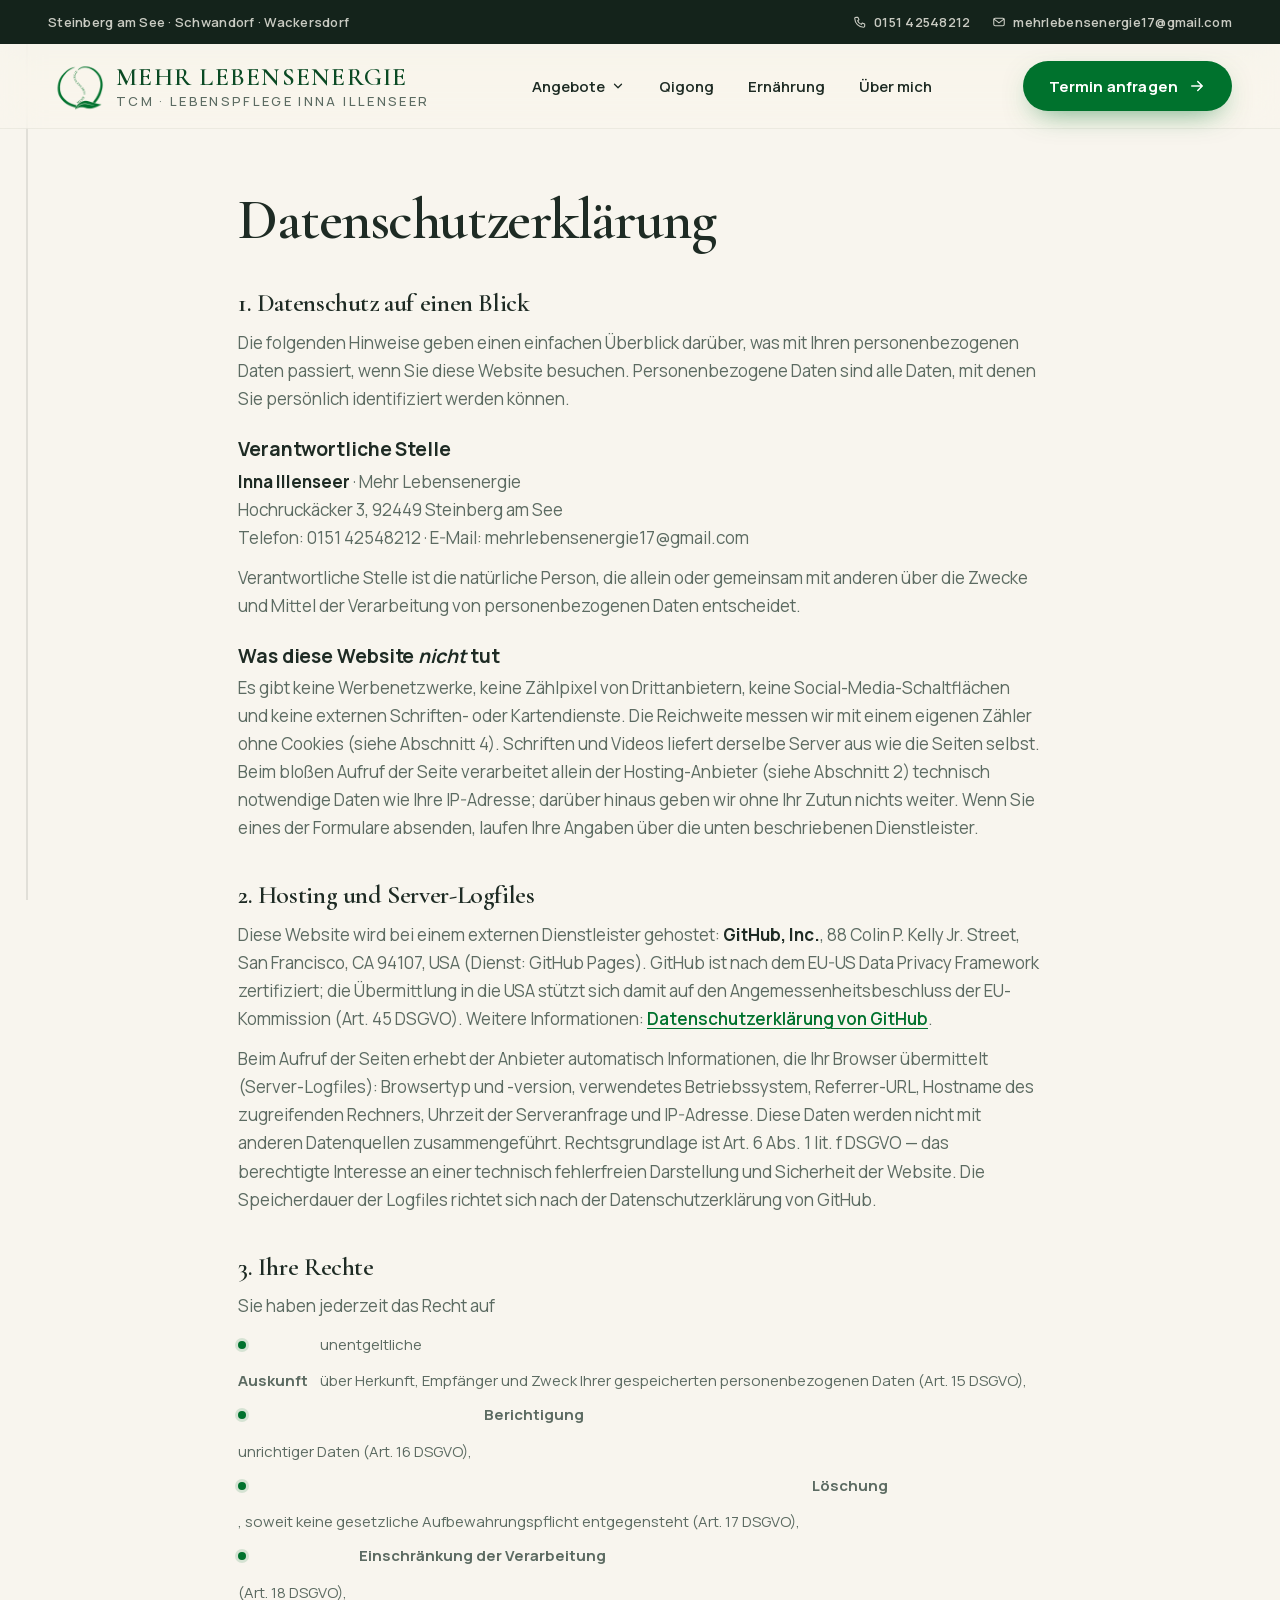
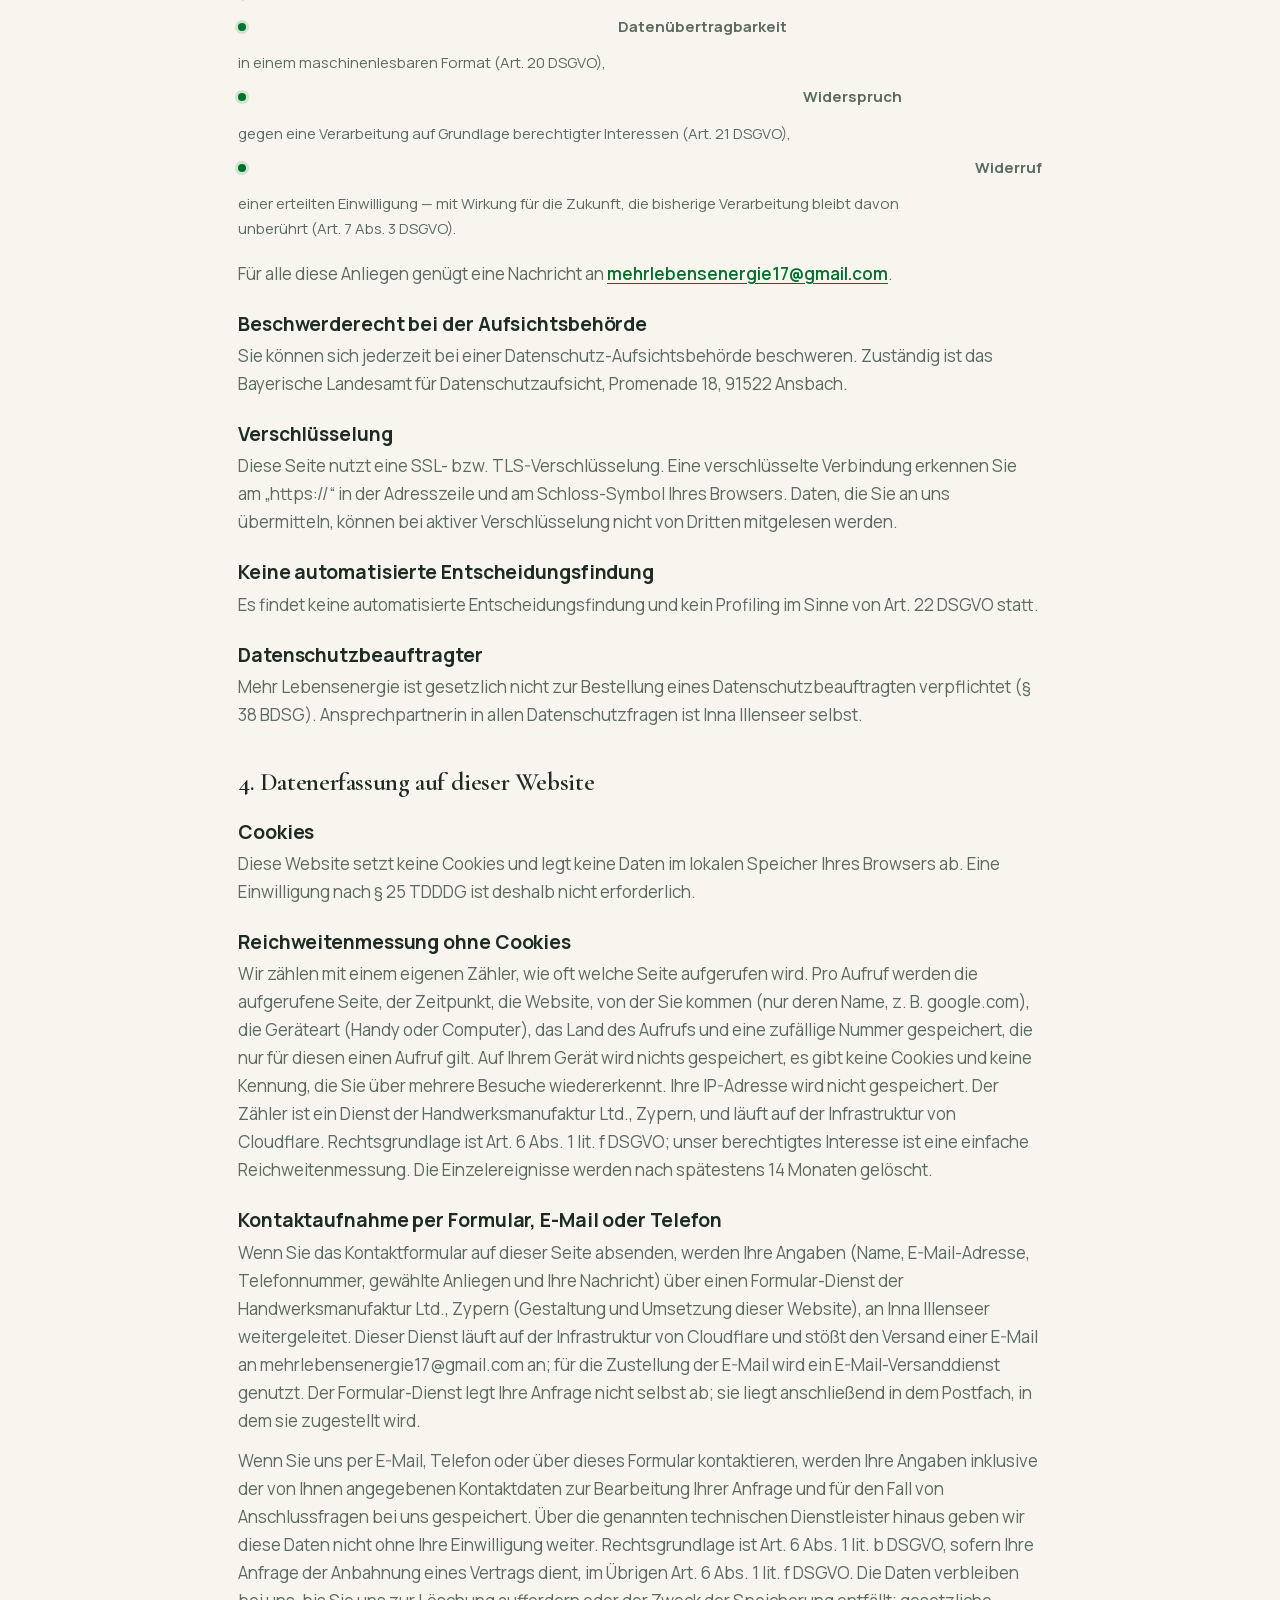
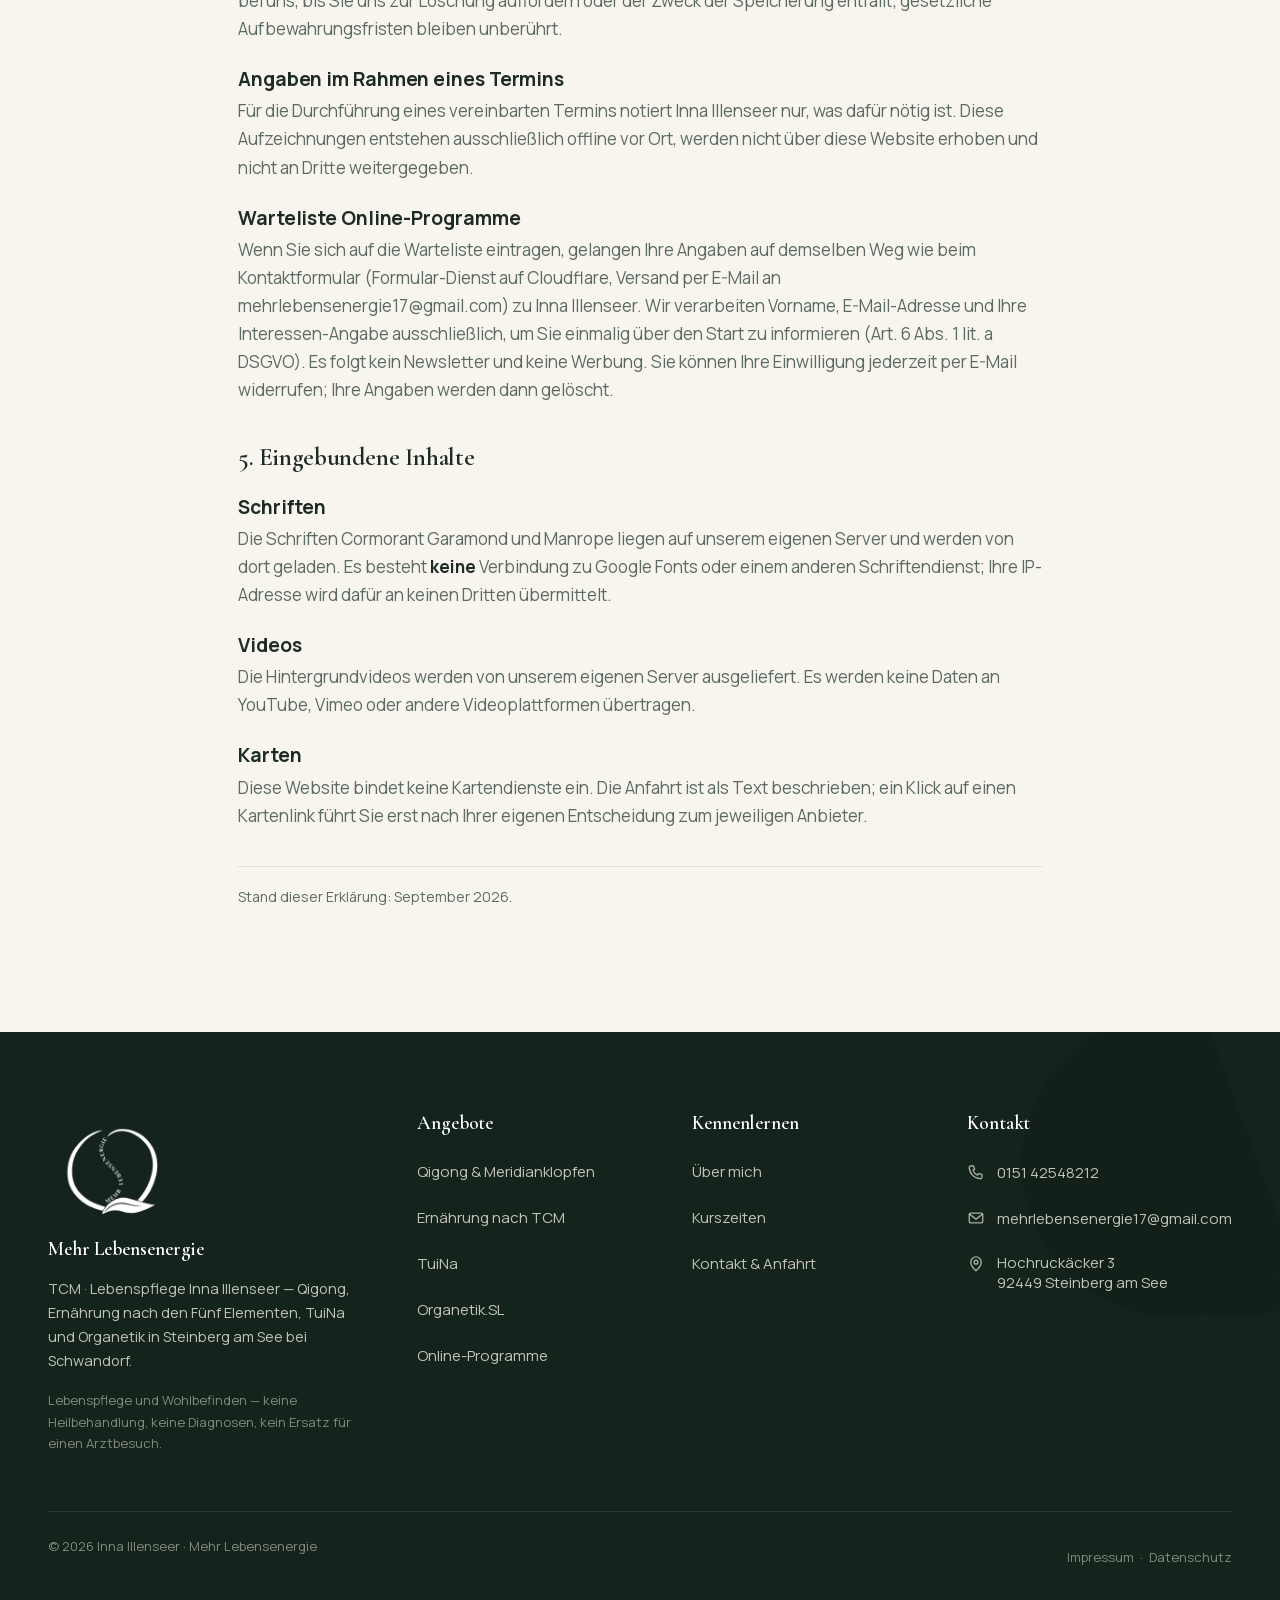
==== commit 07bd229a: "Formulare senden über den Formular-Dienst, Cookie-Hinweis entfernt, Seitenzähler ohne Cookies, Daten" ====
--- a/datenschutz.html
+++ b/datenschutz.html
@@ -54,7 +54,7 @@
 <p>Die folgenden Hinweise geben einen einfachen Überblick darüber, was mit Ihren personenbezogenen Daten passiert, wenn Sie diese Website besuchen. Personenbezogene Daten sind alle Daten, mit denen Sie persönlich identifiziert werden können.</p>
 <h3>Verantwortliche Stelle</h3><p><b>Inna Illenseer</b> · Mehr Lebensenergie<br>Hochruckäcker 3, 92449 Steinberg am See<br>Telefon: 0151 42548212 · E-Mail: mehrlebensenergie17@gmail.com</p>
 <p>Verantwortliche Stelle ist die natürliche Person, die allein oder gemeinsam mit anderen über die Zwecke und Mittel der Verarbeitung von personenbezogenen Daten entscheidet.</p>
-<h3>Was diese Website <em>nicht</em> tut</h3><p>Es gibt keine Analyse-Werkzeuge, keine Zählpixel, keine Werbenetzwerke, keine Social-Media-Schaltflächen und keine externen Schriften- oder Kartendienste. Schriften und Videos liefert dieser Server selbst aus. Ohne Ihr Zutun werden dadurch keine Daten an Dritte übermittelt.</p>
+<h3>Was diese Website <em>nicht</em> tut</h3><p>Es gibt keine Werbenetzwerke, keine Zählpixel von Drittanbietern, keine Social-Media-Schaltflächen und keine externen Schriften- oder Kartendienste. Die Reichweite messen wir mit einem eigenen Zähler ohne Cookies (siehe Abschnitt 4). Schriften und Videos liefert derselbe Server aus wie die Seiten selbst. Beim bloßen Aufruf der Seite verarbeitet allein der Hosting-Anbieter (siehe Abschnitt 2) technisch notwendige Daten wie Ihre IP-Adresse; darüber hinaus geben wir ohne Ihr Zutun nichts weiter. Wenn Sie eines der Formulare absenden, laufen Ihre Angaben über die unten beschriebenen Dienstleister.</p>
 <h2>2. Hosting und Server-Logfiles</h2>
 <p>Diese Website wird bei einem externen Dienstleister gehostet: <b>GitHub, Inc.</b>, 88 Colin P. Kelly Jr. Street, San Francisco, CA 94107, USA (Dienst: GitHub Pages). GitHub ist nach dem EU-US Data Privacy Framework zertifiziert; die Übermittlung in die USA stützt sich damit auf den Angemessenheitsbeschluss der EU-Kommission (Art. 45 DSGVO). Weitere Informationen: <a href="https://docs.github.com/de/site-policy/privacy-policies/github-general-privacy-statement" rel="noopener">Datenschutzerklärung von GitHub</a>.</p>
 <p>Beim Aufruf der Seiten erhebt der Anbieter automatisch Informationen, die Ihr Browser übermittelt (Server-Logfiles): Browsertyp und -version, verwendetes Betriebssystem, Referrer-URL, Hostname des zugreifenden Rechners, Uhrzeit der Serveranfrage und IP-Adresse. Diese Daten werden nicht mit anderen Datenquellen zusammengeführt. Rechtsgrundlage ist Art. 6 Abs. 1 lit. f DSGVO — das berechtigte Interesse an einer technisch fehlerfreien Darstellung und Sicherheit der Website. Die Speicherdauer der Logfiles richtet sich nach der Datenschutzerklärung von GitHub.</p>
@@ -75,11 +75,12 @@
 <h3>Keine automatisierte Entscheidungsfindung</h3><p>Es findet keine automatisierte Entscheidungsfindung und kein Profiling im Sinne von Art. 22 DSGVO statt.</p>
 <h3>Datenschutzbeauftragter</h3><p>Mehr Lebensenergie ist gesetzlich nicht zur Bestellung eines Datenschutzbeauftragten verpflichtet (§ 38 BDSG). Ansprechpartnerin in allen Datenschutzfragen ist Inna Illenseer selbst.</p>
 <h2>4. Datenerfassung auf dieser Website</h2>
-<h3>Cookies</h3><p>Diese Website setzt <b>keine</b> Cookies zu Analyse- oder Werbezwecken. Gespeichert wird allein im lokalen Speicher Ihres Browsers, dass Sie den Cookie-Hinweis bestätigt haben, damit er nicht bei jedem Besuch erscheint. Diese Information verlässt Ihr Gerät nicht und kann von Ihnen jederzeit über die Browsereinstellungen gelöscht werden. Eine Einwilligung nach § 25 Abs. 1 TDDDG ist dafür nicht erforderlich, weil die Speicherung für die von Ihnen gewünschte Funktion unbedingt erforderlich ist (§ 25 Abs. 2 Nr. 2 TDDDG).</p>
-<h3>Kontaktaufnahme per Formular, E-Mail oder Telefon</h3><p>Das Kontaktformular auf dieser Seite überträgt Ihre Angaben nicht selbst an einen Server, sondern öffnet Ihr E-Mail-Programm mit einer vorbereiteten Nachricht. Sie entscheiden, ob Sie diese abschicken. Erst mit dem Absenden erhalten wir Ihre Angaben.</p>
-<p>Wenn Sie uns per E-Mail, Telefon oder über dieses Formular kontaktieren, werden Ihre Angaben inklusive der von Ihnen angegebenen Kontaktdaten zur Bearbeitung Ihrer Anfrage und für den Fall von Anschlussfragen bei uns gespeichert. Diese Daten geben wir nicht ohne Ihre Einwilligung weiter. Rechtsgrundlage ist Art. 6 Abs. 1 lit. b DSGVO, sofern Ihre Anfrage der Anbahnung eines Vertrags dient, im Übrigen Art. 6 Abs. 1 lit. f DSGVO. Die Daten verbleiben bei uns, bis Sie uns zur Löschung auffordern oder der Zweck der Speicherung entfällt; gesetzliche Aufbewahrungsfristen bleiben unberührt.</p>
+<h3>Cookies</h3><p>Diese Website setzt keine Cookies und legt keine Daten im lokalen Speicher Ihres Browsers ab. Eine Einwilligung nach § 25 TDDDG ist deshalb nicht erforderlich.</p>
+<h3>Reichweitenmessung ohne Cookies</h3><p>Wir zählen mit einem eigenen Zähler, wie oft welche Seite aufgerufen wird. Pro Aufruf werden die aufgerufene Seite, der Zeitpunkt, die Website, von der Sie kommen (nur deren Name, z. B. google.com), die Geräteart (Handy oder Computer), das Land des Aufrufs und eine zufällige Nummer gespeichert, die nur für diesen einen Aufruf gilt. Auf Ihrem Gerät wird nichts gespeichert, es gibt keine Cookies und keine Kennung, die Sie über mehrere Besuche wiedererkennt. Ihre IP-Adresse wird nicht gespeichert. Der Zähler ist ein Dienst der Handwerksmanufaktur Ltd., Zypern, und läuft auf der Infrastruktur von Cloudflare. Rechtsgrundlage ist Art. 6 Abs. 1 lit. f DSGVO; unser berechtigtes Interesse ist eine einfache Reichweitenmessung. Die Einzelereignisse werden nach spätestens 14 Monaten gelöscht.</p>
+<h3>Kontaktaufnahme per Formular, E-Mail oder Telefon</h3><p>Wenn Sie das Kontaktformular auf dieser Seite absenden, werden Ihre Angaben (Name, E-Mail-Adresse, Telefonnummer, gewählte Anliegen und Ihre Nachricht) über einen Formular-Dienst der Handwerksmanufaktur Ltd., Zypern (Gestaltung und Umsetzung dieser Website), an Inna Illenseer weitergeleitet. Dieser Dienst läuft auf der Infrastruktur von Cloudflare und stößt den Versand einer E-Mail an mehrlebensenergie17@gmail.com an; für die Zustellung der E-Mail wird ein E-Mail-Versanddienst genutzt. Der Formular-Dienst legt Ihre Anfrage nicht selbst ab; sie liegt anschließend in dem Postfach, in dem sie zugestellt wird.</p>
+<p>Wenn Sie uns per E-Mail, Telefon oder über dieses Formular kontaktieren, werden Ihre Angaben inklusive der von Ihnen angegebenen Kontaktdaten zur Bearbeitung Ihrer Anfrage und für den Fall von Anschlussfragen bei uns gespeichert. Über die genannten technischen Dienstleister hinaus geben wir diese Daten nicht ohne Ihre Einwilligung weiter. Rechtsgrundlage ist Art. 6 Abs. 1 lit. b DSGVO, sofern Ihre Anfrage der Anbahnung eines Vertrags dient, im Übrigen Art. 6 Abs. 1 lit. f DSGVO. Die Daten verbleiben bei uns, bis Sie uns zur Löschung auffordern oder der Zweck der Speicherung entfällt; gesetzliche Aufbewahrungsfristen bleiben unberührt.</p>
 <h3>Angaben im Rahmen eines Termins</h3><p>Für die Durchführung eines vereinbarten Termins notiert Inna Illenseer nur, was dafür nötig ist. Diese Aufzeichnungen entstehen ausschließlich offline vor Ort, werden nicht über diese Website erhoben und nicht an Dritte weitergegeben.</p>
-<h3>Warteliste Online-Programme</h3><p>Wenn Sie sich auf die Warteliste eintragen, verarbeiten wir Vorname, E-Mail-Adresse und Ihre Interessen-Angabe ausschließlich, um Sie einmalig über den Start zu informieren (Art. 6 Abs. 1 lit. a DSGVO). Es folgt kein Newsletter und keine Werbung. Sie können Ihre Einwilligung jederzeit per E-Mail widerrufen; Ihre Angaben werden dann gelöscht.</p>
+<h3>Warteliste Online-Programme</h3><p>Wenn Sie sich auf die Warteliste eintragen, gelangen Ihre Angaben auf demselben Weg wie beim Kontaktformular (Formular-Dienst auf Cloudflare, Versand per E-Mail an mehrlebensenergie17@gmail.com) zu Inna Illenseer. Wir verarbeiten Vorname, E-Mail-Adresse und Ihre Interessen-Angabe ausschließlich, um Sie einmalig über den Start zu informieren (Art. 6 Abs. 1 lit. a DSGVO). Es folgt kein Newsletter und keine Werbung. Sie können Ihre Einwilligung jederzeit per E-Mail widerrufen; Ihre Angaben werden dann gelöscht.</p>
 <h2>5. Eingebundene Inhalte</h2>
 <h3>Schriften</h3><p>Die Schriften Cormorant Garamond und Manrope liegen auf unserem eigenen Server und werden von dort geladen. Es besteht <b>keine</b> Verbindung zu Google Fonts oder einem anderen Schriftendienst; Ihre IP-Adresse wird dafür an keinen Dritten übermittelt.</p>
 <h3>Videos</h3><p>Die Hintergrundvideos werden von unserem eigenen Server ausgeliefert. Es werden keine Daten an YouTube, Vimeo oder andere Videoplattformen übertragen.</p>
@@ -97,7 +98,6 @@
     <div class="fuss-unten"><span>© 2026 Inna Illenseer · Mehr Lebensenergie</span><span><a href="impressum.html">Impressum</a> &nbsp;·&nbsp; <a href="datenschutz.html">Datenschutz</a></span></div>
   </div>
 </footer>
-<div class="cookie" hidden><b>Nur technisch notwendige Cookies.</b><span>Diese Seite misst nichts und trackt niemanden. Details in der <a href="datenschutz.html">Datenschutzerklärung</a>.</span><button class="btn btn-gruen" type="button"><span>Alles klar</span></button></div>
 <script src="main.js"></script>
 </body>
 </html>
--- a/styles.css
+++ b/styles.css
@@ -433,6 +433,8 @@
 .formular fieldset.feld legend{padding:0;font:700 13px/1 var(--sans);letter-spacing:.06em;text-transform:uppercase;color:var(--grau);margin-bottom:8px}
 /* Pflichtfeld nicht ausgefüllt: sichtbar an Rahmen UND Meldung, nie nur an Farbe */
 .feld input.fehlt,.feld textarea.fehlt{border-color:#A8321F;box-shadow:0 0 0 4px rgba(168,50,31,.12)}
+.formular .hp{position:absolute;left:-9999px;width:1px;height:1px;overflow:hidden}
+.form-meldung a{color:inherit;text-decoration:underline;font-weight:800}
 .form-meldung{font-size:13.5px;line-height:1.5;margin:0;padding:12px 14px;border-radius:14px;display:flex;gap:10px}
 .form-meldung[hidden]{display:none}
 .form-meldung[data-art="fehler"]{background:rgba(168,50,31,.1);color:#8E2A19;font-weight:600}
@@ -503,18 +505,11 @@
 .textseite .nachweise li::before{content:"";position:absolute;left:0;top:9px;width:6px;height:6px;border-radius:50%;background:var(--erde)}
 .textseite .stand-zeile{margin-top:36px;padding-top:18px;border-top:1px solid var(--linie);font-size:14px;color:var(--grau)}
 
-/* ---------- Cookie */
-/* 🔴 Rechts, nicht links: die Hero-Textspalte liegt auf JEDER Seite links.
-   Bei left:20px verdeckte der Kasten den Fließtext und den CTA-Knopf. */
-.cookie{position:fixed;right:20px;bottom:20px;z-index:80;background:#fff;border-radius:var(--r-s);padding:18px 20px;box-shadow:0 24px 48px -20px rgba(20,35,27,.5);max-width:340px;font-size:13.5px;color:var(--grau);display:grid;gap:12px;border:1px solid var(--linie)}
-.cookie[hidden]{display:none}
 /* Marke „Hauptangebot“ über der H1 der beiden Hauptseiten (Inna, 07.09.2026) */
 .haupt-marke{display:inline-flex;align-items:center;gap:8px;margin-bottom:14px;padding:7px 15px;border-radius:999px;
   background:rgba(255,255,255,.16);border:1px solid rgba(255,255,255,.34);backdrop-filter:blur(8px);-webkit-backdrop-filter:blur(8px);
   font:800 13px/1 var(--sans);letter-spacing:.16em;text-transform:uppercase;color:#fff}
 .haupt-marke::before{content:"";width:7px;height:7px;border-radius:50%;background:var(--erde);box-shadow:0 0 0 4px rgba(201,162,77,.3)}
-.cookie .btn{padding:11px 18px;font-size:13px;justify-self:start;min-height:44px}
-.cookie a{color:var(--gruen);font-weight:700}
 
 /* ---------- Responsiv */
 @media (max-width:1100px){
@@ -561,7 +556,6 @@
   .hero .scroll-hinweis{display:none}
   .info-karte,.formular,.plan{padding:28px 22px}
   .zeitleiste::before{left:71px}.zl{grid-template-columns:56px 32px 1fr}
-  .cookie{left:12px;right:12px;max-width:none}
   .hero h1{font-size:clamp(2.4rem,11vw,3.4rem)}
   .textseite{padding-top:140px}
 }
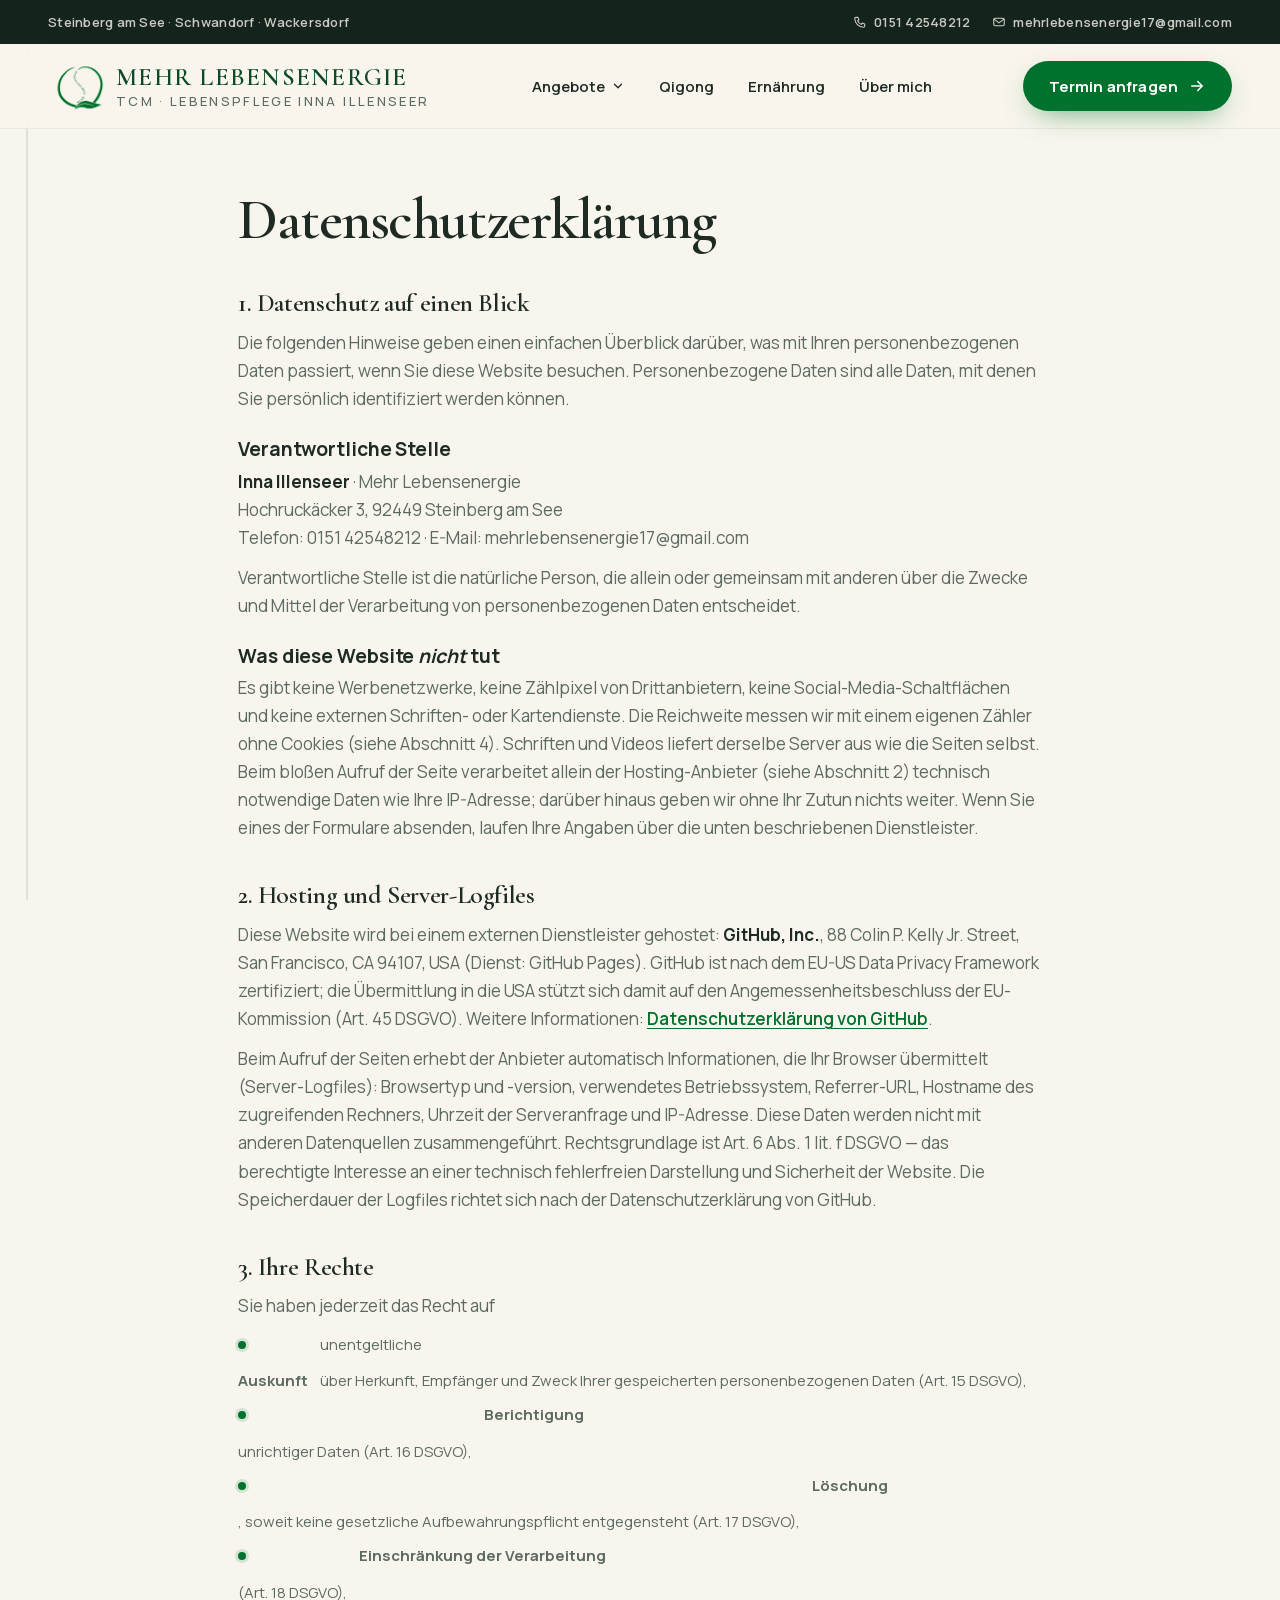
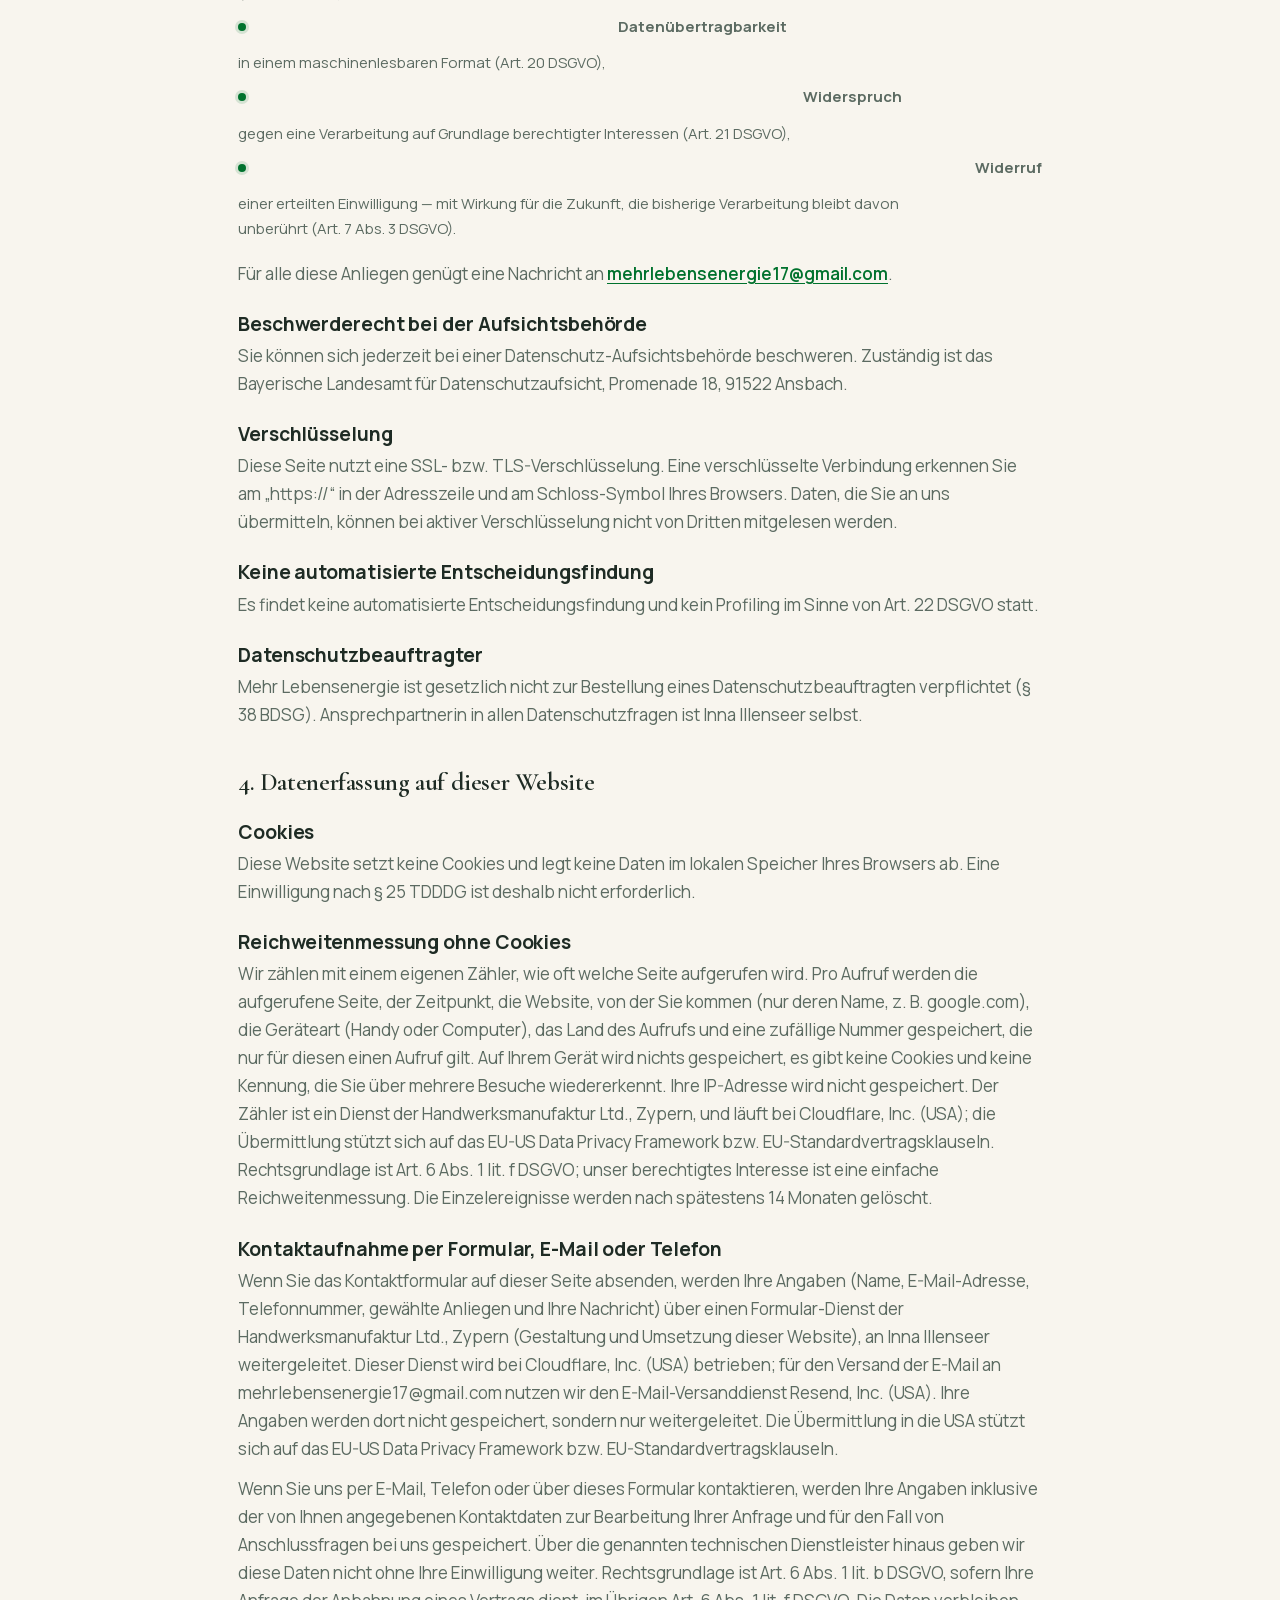
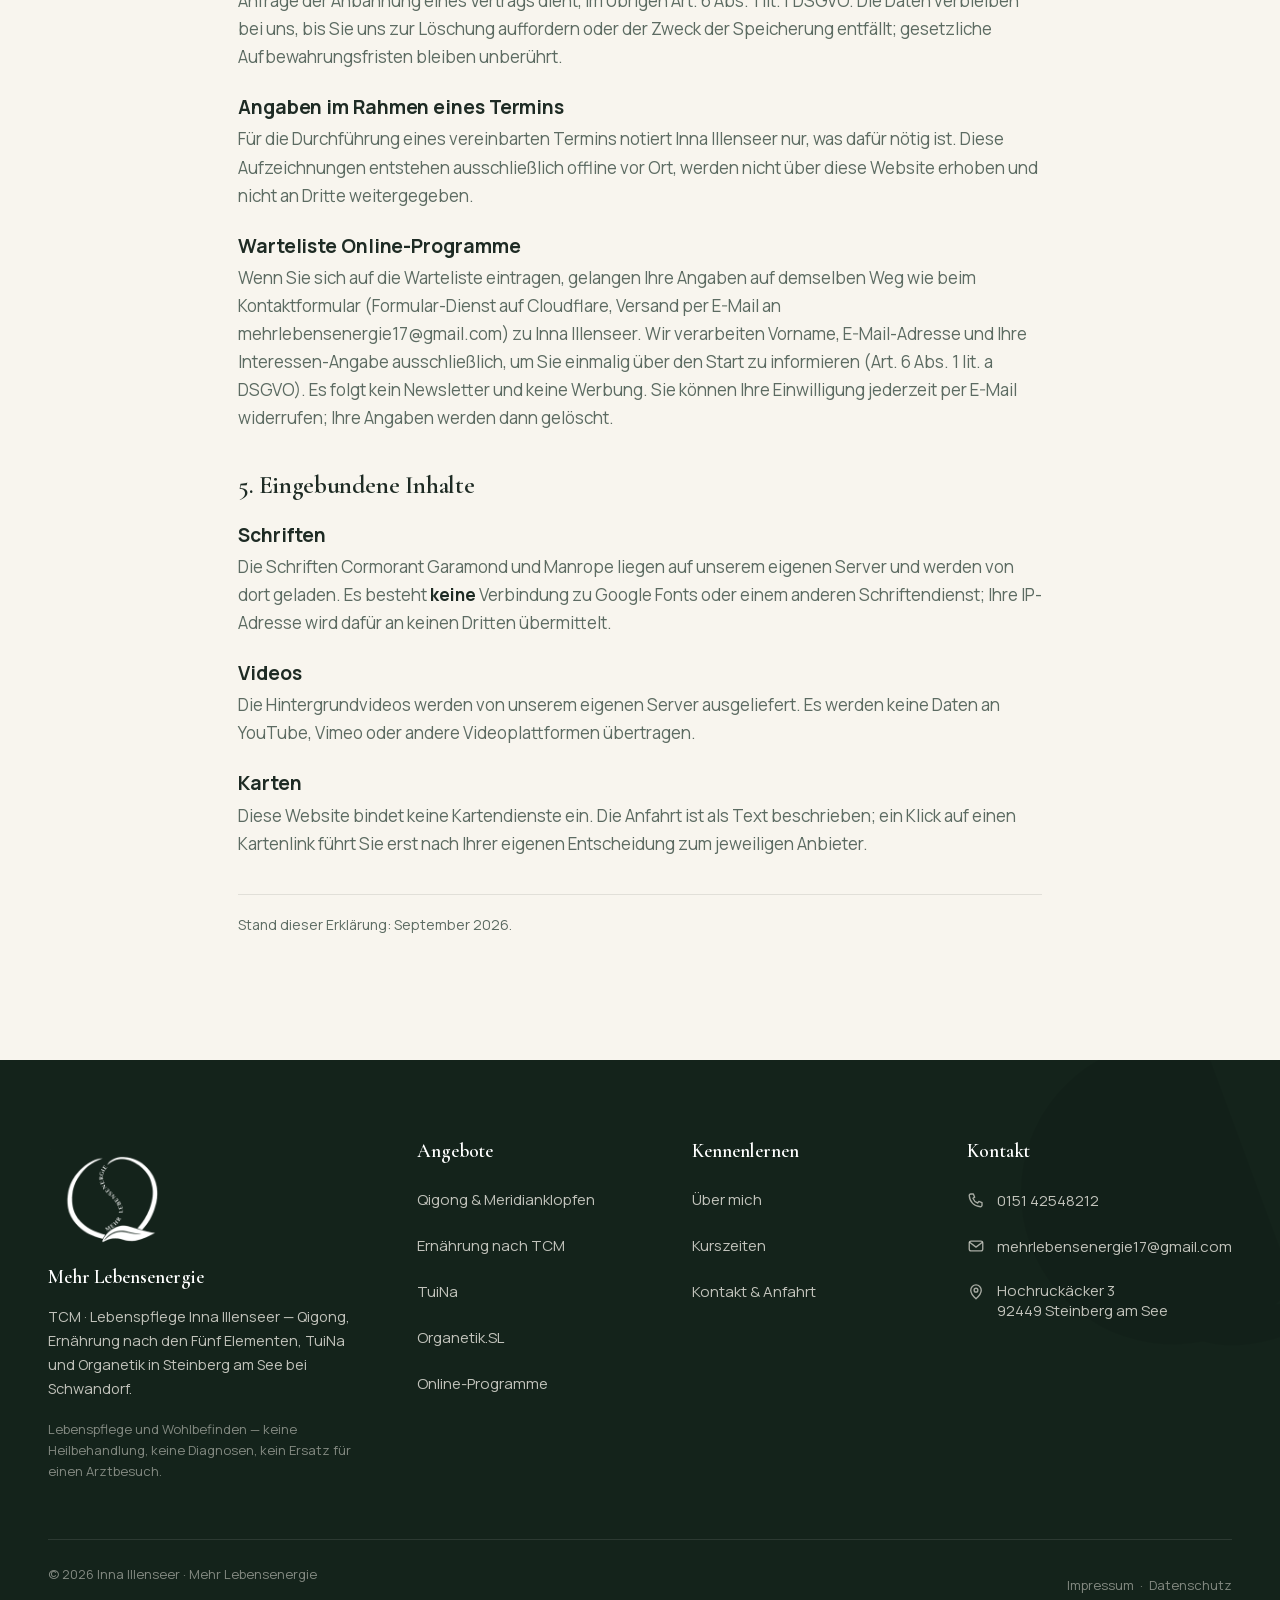
==== commit caf92233: "Datenschutz: Formular- und Zähler-Dienstleister benannt" ====
--- a/datenschutz.html
+++ b/datenschutz.html
@@ -76,8 +76,8 @@
 <h3>Datenschutzbeauftragter</h3><p>Mehr Lebensenergie ist gesetzlich nicht zur Bestellung eines Datenschutzbeauftragten verpflichtet (§ 38 BDSG). Ansprechpartnerin in allen Datenschutzfragen ist Inna Illenseer selbst.</p>
 <h2>4. Datenerfassung auf dieser Website</h2>
 <h3>Cookies</h3><p>Diese Website setzt keine Cookies und legt keine Daten im lokalen Speicher Ihres Browsers ab. Eine Einwilligung nach § 25 TDDDG ist deshalb nicht erforderlich.</p>
-<h3>Reichweitenmessung ohne Cookies</h3><p>Wir zählen mit einem eigenen Zähler, wie oft welche Seite aufgerufen wird. Pro Aufruf werden die aufgerufene Seite, der Zeitpunkt, die Website, von der Sie kommen (nur deren Name, z. B. google.com), die Geräteart (Handy oder Computer), das Land des Aufrufs und eine zufällige Nummer gespeichert, die nur für diesen einen Aufruf gilt. Auf Ihrem Gerät wird nichts gespeichert, es gibt keine Cookies und keine Kennung, die Sie über mehrere Besuche wiedererkennt. Ihre IP-Adresse wird nicht gespeichert. Der Zähler ist ein Dienst der Handwerksmanufaktur Ltd., Zypern, und läuft auf der Infrastruktur von Cloudflare. Rechtsgrundlage ist Art. 6 Abs. 1 lit. f DSGVO; unser berechtigtes Interesse ist eine einfache Reichweitenmessung. Die Einzelereignisse werden nach spätestens 14 Monaten gelöscht.</p>
-<h3>Kontaktaufnahme per Formular, E-Mail oder Telefon</h3><p>Wenn Sie das Kontaktformular auf dieser Seite absenden, werden Ihre Angaben (Name, E-Mail-Adresse, Telefonnummer, gewählte Anliegen und Ihre Nachricht) über einen Formular-Dienst der Handwerksmanufaktur Ltd., Zypern (Gestaltung und Umsetzung dieser Website), an Inna Illenseer weitergeleitet. Dieser Dienst läuft auf der Infrastruktur von Cloudflare und stößt den Versand einer E-Mail an mehrlebensenergie17@gmail.com an; für die Zustellung der E-Mail wird ein E-Mail-Versanddienst genutzt. Der Formular-Dienst legt Ihre Anfrage nicht selbst ab; sie liegt anschließend in dem Postfach, in dem sie zugestellt wird.</p>
+<h3>Reichweitenmessung ohne Cookies</h3><p>Wir zählen mit einem eigenen Zähler, wie oft welche Seite aufgerufen wird. Pro Aufruf werden die aufgerufene Seite, der Zeitpunkt, die Website, von der Sie kommen (nur deren Name, z. B. google.com), die Geräteart (Handy oder Computer), das Land des Aufrufs und eine zufällige Nummer gespeichert, die nur für diesen einen Aufruf gilt. Auf Ihrem Gerät wird nichts gespeichert, es gibt keine Cookies und keine Kennung, die Sie über mehrere Besuche wiedererkennt. Ihre IP-Adresse wird nicht gespeichert. Der Zähler ist ein Dienst der Handwerksmanufaktur Ltd., Zypern, und läuft bei Cloudflare, Inc. (USA); die Übermittlung stützt sich auf das EU-US Data Privacy Framework bzw. EU-Standardvertragsklauseln. Rechtsgrundlage ist Art. 6 Abs. 1 lit. f DSGVO; unser berechtigtes Interesse ist eine einfache Reichweitenmessung. Die Einzelereignisse werden nach spätestens 14 Monaten gelöscht.</p>
+<h3>Kontaktaufnahme per Formular, E-Mail oder Telefon</h3><p>Wenn Sie das Kontaktformular auf dieser Seite absenden, werden Ihre Angaben (Name, E-Mail-Adresse, Telefonnummer, gewählte Anliegen und Ihre Nachricht) über einen Formular-Dienst der Handwerksmanufaktur Ltd., Zypern (Gestaltung und Umsetzung dieser Website), an Inna Illenseer weitergeleitet. Dieser Dienst wird bei Cloudflare, Inc. (USA) betrieben; für den Versand der E-Mail an mehrlebensenergie17@gmail.com nutzen wir den E-Mail-Versanddienst Resend, Inc. (USA). Ihre Angaben werden dort nicht gespeichert, sondern nur weitergeleitet. Die Übermittlung in die USA stützt sich auf das EU-US Data Privacy Framework bzw. EU-Standardvertragsklauseln.</p>
 <p>Wenn Sie uns per E-Mail, Telefon oder über dieses Formular kontaktieren, werden Ihre Angaben inklusive der von Ihnen angegebenen Kontaktdaten zur Bearbeitung Ihrer Anfrage und für den Fall von Anschlussfragen bei uns gespeichert. Über die genannten technischen Dienstleister hinaus geben wir diese Daten nicht ohne Ihre Einwilligung weiter. Rechtsgrundlage ist Art. 6 Abs. 1 lit. b DSGVO, sofern Ihre Anfrage der Anbahnung eines Vertrags dient, im Übrigen Art. 6 Abs. 1 lit. f DSGVO. Die Daten verbleiben bei uns, bis Sie uns zur Löschung auffordern oder der Zweck der Speicherung entfällt; gesetzliche Aufbewahrungsfristen bleiben unberührt.</p>
 <h3>Angaben im Rahmen eines Termins</h3><p>Für die Durchführung eines vereinbarten Termins notiert Inna Illenseer nur, was dafür nötig ist. Diese Aufzeichnungen entstehen ausschließlich offline vor Ort, werden nicht über diese Website erhoben und nicht an Dritte weitergegeben.</p>
 <h3>Warteliste Online-Programme</h3><p>Wenn Sie sich auf die Warteliste eintragen, gelangen Ihre Angaben auf demselben Weg wie beim Kontaktformular (Formular-Dienst auf Cloudflare, Versand per E-Mail an mehrlebensenergie17@gmail.com) zu Inna Illenseer. Wir verarbeiten Vorname, E-Mail-Adresse und Ihre Interessen-Angabe ausschließlich, um Sie einmalig über den Start zu informieren (Art. 6 Abs. 1 lit. a DSGVO). Es folgt kein Newsletter und keine Werbung. Sie können Ihre Einwilligung jederzeit per E-Mail widerrufen; Ihre Angaben werden dann gelöscht.</p>
